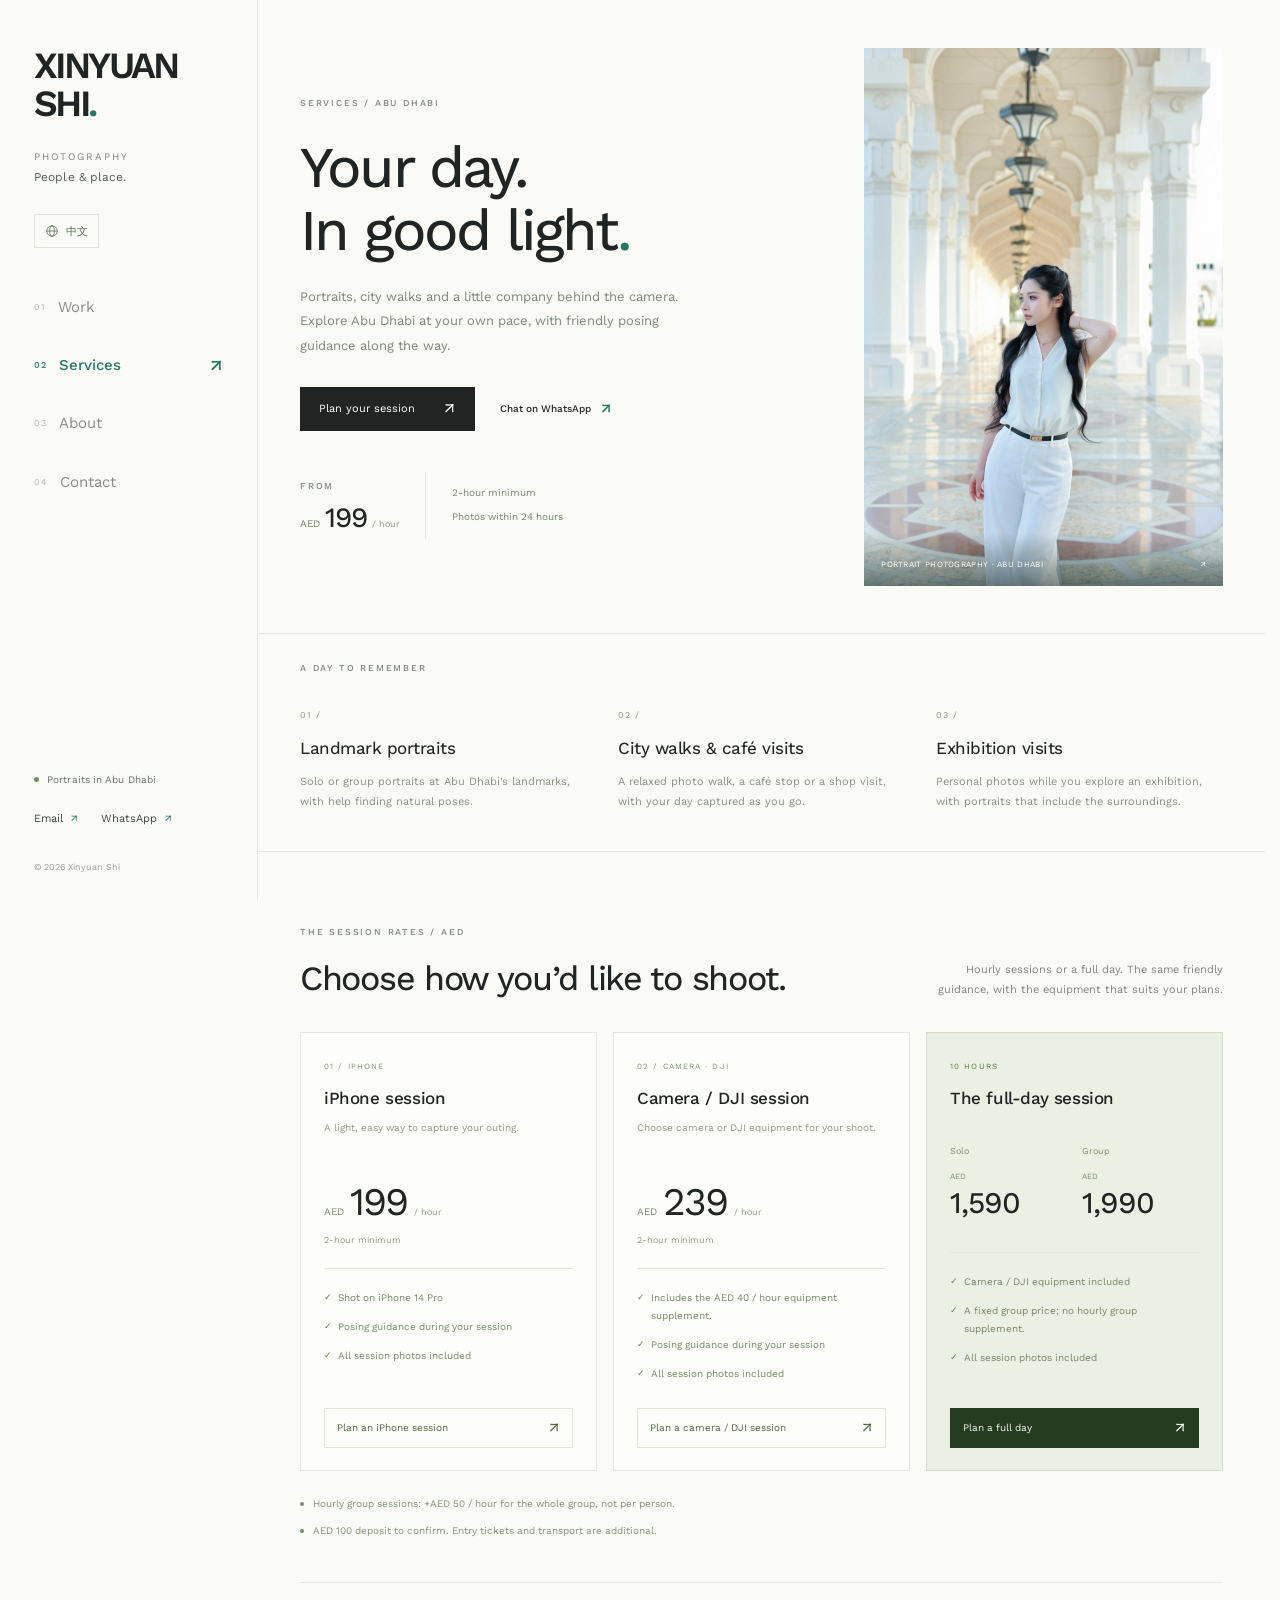
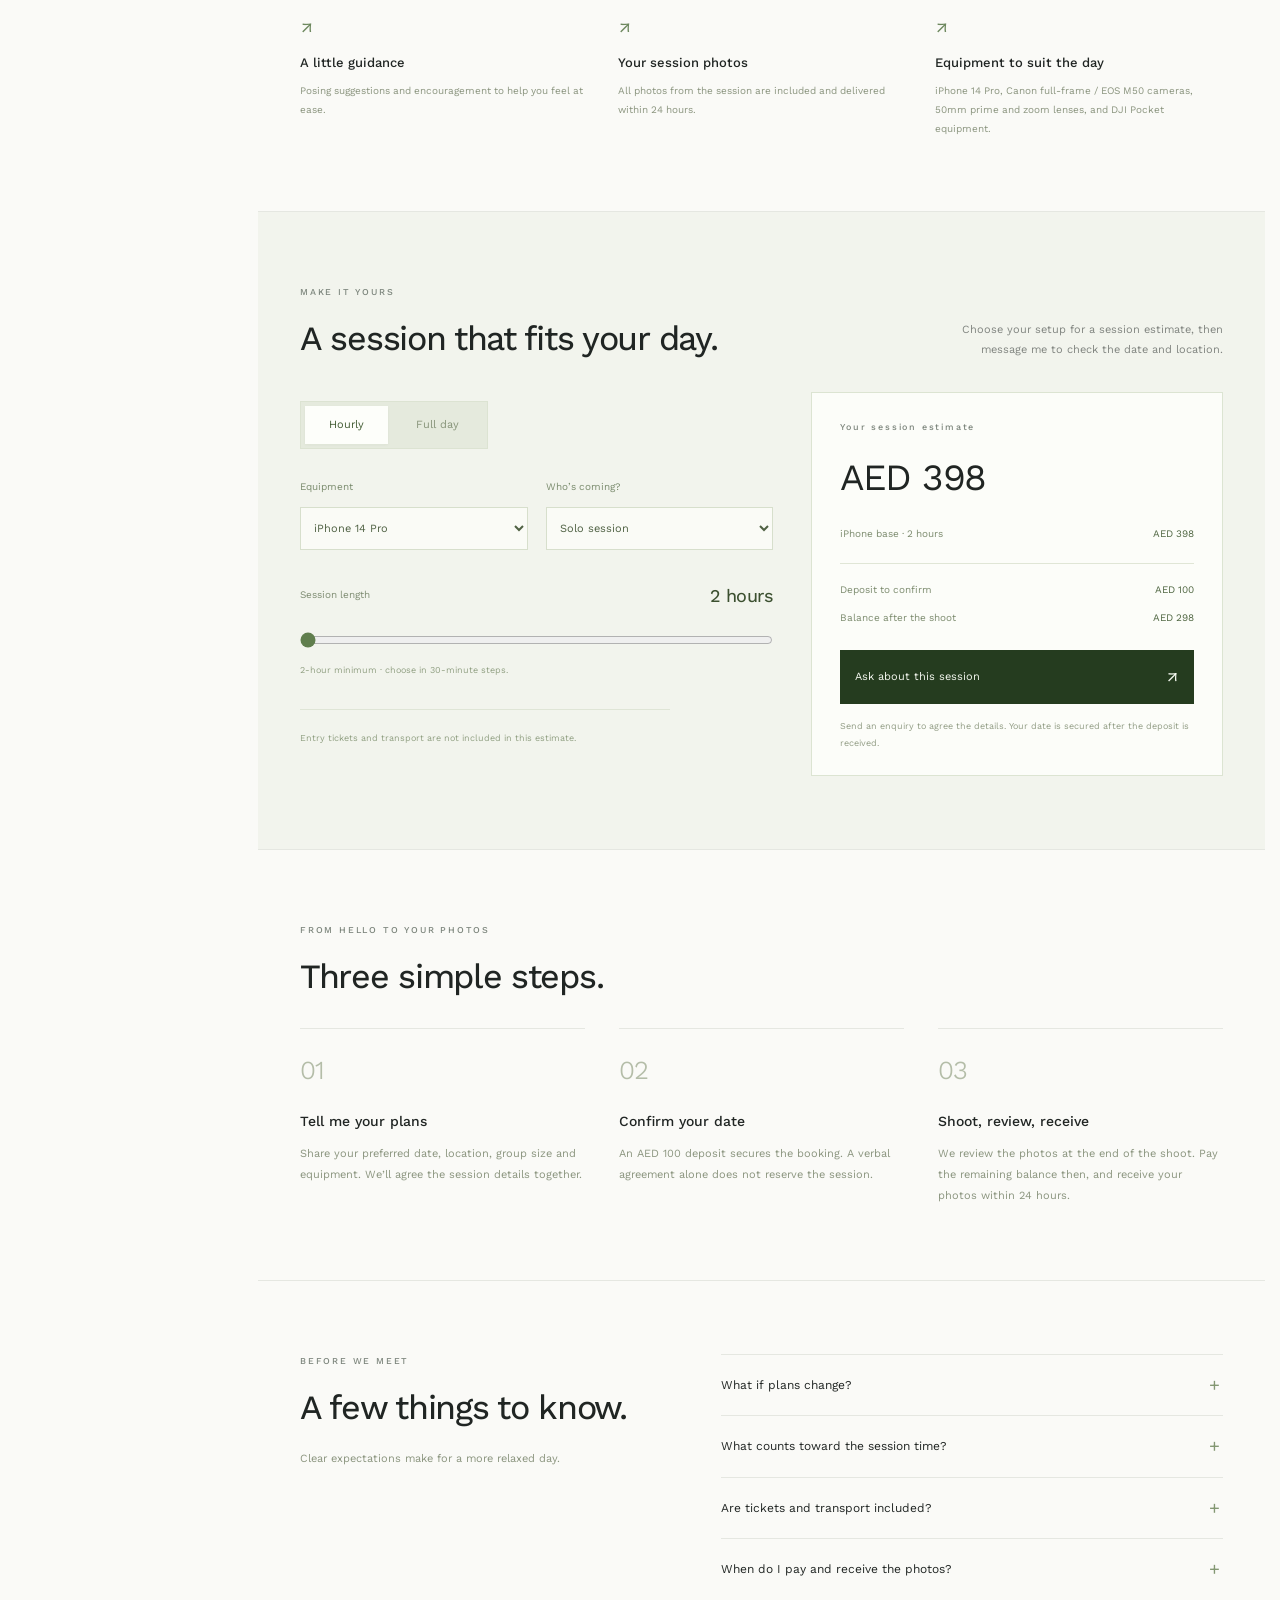
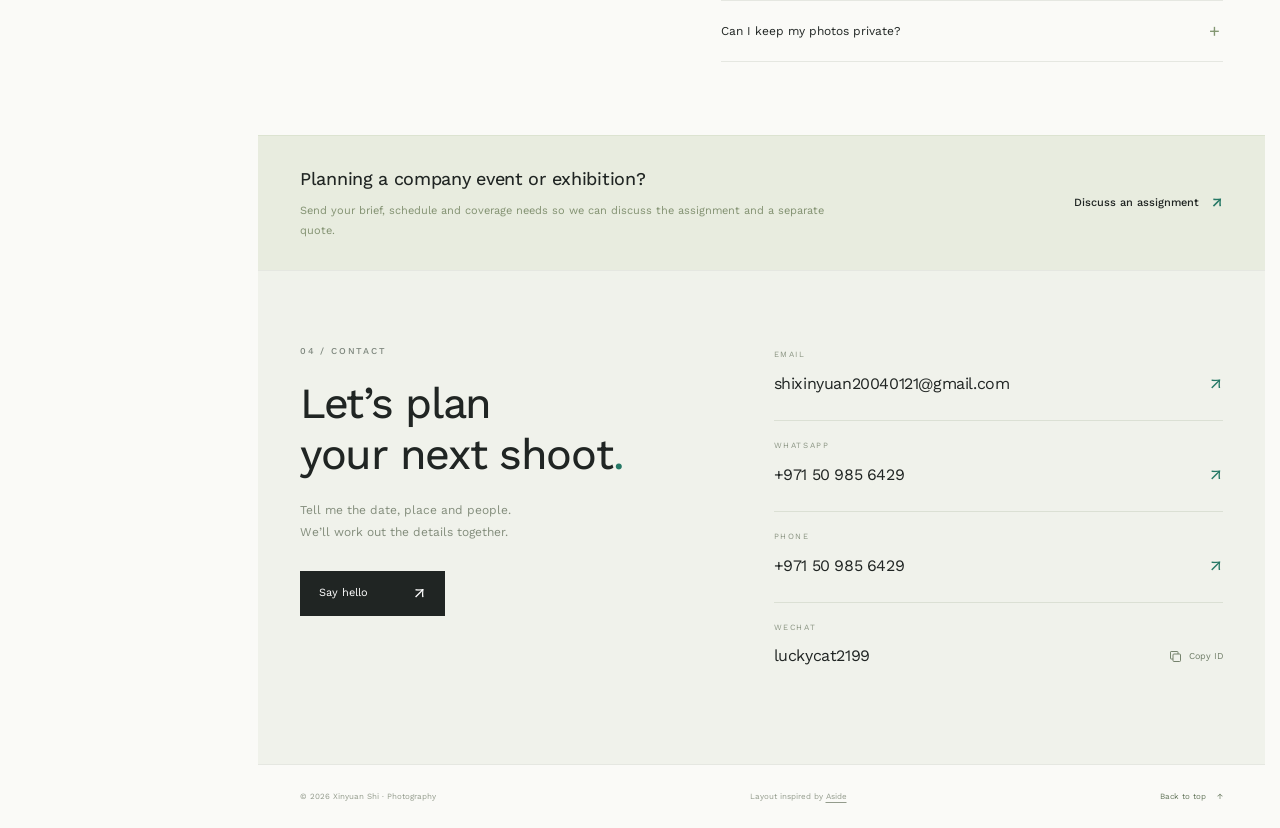
==== services.html @ d79760b7 "Publish bilingual photography portfolio" ====
<!doctype html>
<html lang="en">
<head>
  <meta charset="utf-8">
  <meta name="viewport" content="width=device-width, initial-scale=1">
  <meta name="theme-color" content="#fafaf7">
  <meta name="description" content="Abu Dhabi portrait sessions, city walks and photo companionship. Explore hourly and 10-hour day rates, plan a session and get in touch with Xinyuan Shi.">
  <title>Services &amp; Rates — Xinyuan Shi Photography</title>
  <link rel="icon" href="portfolio-assets/monogram.svg" type="image/svg+xml">
  <link rel="preload" href="portfolio-assets/work-sans.ttf" as="font" type="font/ttf" crossorigin>
  <link rel="stylesheet" href="portfolio.css">
  <link rel="stylesheet" href="services.css">
  <script src="locales.js" defer></script>
  <script src="services-locales.js" defer></script>
  <script src="site.js" defer></script>
  <script src="services.js" defer></script>
</head>
<body data-title-key="services.page.title" data-description-key="services.page.description">
  <a class="skip-link" href="#main" data-i18n="skip">Skip to content</a>

  <header class="mobile-header">
    <a class="mobile-brand" href="index.html#work" data-language-link>XINYUAN SHI<span>.</span></a>
    <div class="mobile-actions">
      <a href="#contact"><span data-i18n="navigation.contact">Contact</span> <span aria-hidden="true">↗</span></a>
      <button class="language-toggle mobile-language" type="button" data-language-toggle aria-label="Switch to Chinese" hidden><svg viewBox="0 0 24 24" aria-hidden="true"><circle cx="12" cy="12" r="9"/><ellipse cx="12" cy="12" rx="4" ry="9"/><path d="M3 12h18"/></svg><span data-language-label lang="zh-CN">中文</span></button>
      <button class="menu-toggle" type="button" aria-controls="site-sidebar" aria-expanded="false" aria-label="Open navigation">
        <span></span><span></span>
      </button>
    </div>
  </header>
  <button class="menu-backdrop" type="button" aria-label="Close navigation" data-i18n-aria-label="navigation.close" hidden></button>

  <aside class="sidebar" id="site-sidebar" aria-label="Main navigation" data-i18n-aria-label="navigation.main">
    <a class="wordmark" href="index.html#work" data-language-link aria-label="Xinyuan Shi Photography, home" data-i18n-aria-label="navigation.home">XINYUAN<br>SHI<span>.</span></a>
    <p class="sidebar-description"><span data-i18n="brand.photography">PHOTOGRAPHY</span><br><span data-i18n="brand.tagline">People &amp; place.</span></p>
    <button class="language-toggle desktop-language" type="button" data-language-toggle aria-label="Switch to Chinese" hidden><svg viewBox="0 0 24 24" aria-hidden="true"><circle cx="12" cy="12" r="9"/><ellipse cx="12" cy="12" rx="4" ry="9"/><path d="M3 12h18"/></svg><span data-language-label lang="zh-CN">中文</span></button>
    <nav class="main-nav" aria-label="Portfolio" data-i18n-aria-label="navigation.portfolio">
      <a class="nav-link" href="index.html#work" data-language-link><span class="nav-index">01</span> <span data-i18n="navigation.work">Work</span> <span class="nav-arrow" aria-hidden="true">↗</span></a>
      <a class="nav-link active" href="services.html" data-language-link aria-current="page"><span class="nav-index">02</span> <span data-i18n="navigation.services">Services</span> <span class="nav-arrow" aria-hidden="true">↗</span></a>
      <a class="nav-link" href="index.html#about" data-language-link><span class="nav-index">03</span> <span data-i18n="navigation.about">About</span> <span class="nav-arrow" aria-hidden="true">↗</span></a>
      <a class="nav-link" href="index.html#contact" data-language-link><span class="nav-index">04</span> <span data-i18n="navigation.contact">Contact</span> <span class="nav-arrow" aria-hidden="true">↗</span></a>
    </nav>
    <div class="sidebar-bottom">
      <p class="sidebar-location"><span class="small-dot" aria-hidden="true"></span> <span data-i18n="brand.location">Portraits in Abu Dhabi</span></p>
      <div class="sidebar-contact">
        <a href="mailto:shixinyuan20040121@gmail.com"><span data-i18n="contact.emailShort">Email</span> <span aria-hidden="true">↗</span></a>
        <a href="https://wa.me/971509856429" target="_blank" rel="noopener noreferrer">WhatsApp <span aria-hidden="true">↗</span></a>
      </div>
      <p class="sidebar-copyright">© <span data-year>2026</span> Xinyuan Shi</p>
    </div>
  </aside>

  <main id="main" class="page services-page">
    <section id="services" class="services-hero section-padding" aria-labelledby="services-title">
      <div class="services-hero-copy">
        <p class="eyebrow" data-i18n="services.eyebrow">SERVICES / ABU DHABI</p>
        <h1 id="services-title"><span data-i18n="services.titleOne">Your day.</span><br><span data-i18n="services.titleTwo">In good light</span><span class="accent" data-i18n="punctuation.period">.</span></h1>
        <p class="services-intro" data-i18n="services.intro">Portraits, city walks and a little company behind the camera. Explore Abu Dhabi at your own pace, with friendly posing guidance along the way.</p>
        <div class="services-hero-actions"><a class="contact-cta" href="#plan"><span data-i18n="services.planCta">Plan your session</span><span aria-hidden="true">↗</span></a><a class="text-link" href="https://wa.me/971509856429" target="_blank" rel="noopener noreferrer"><span data-i18n="services.whatsapp">Chat on WhatsApp</span><span aria-hidden="true">↗</span></a></div>
        <div class="services-hero-facts"><div><span class="eyebrow" data-i18n="services.from">FROM</span><p><span class="fact-currency">AED</span> <b data-price="phone">199</b> <small data-i18n="services.perHour">/ hour</small></p></div><div><span data-i18n="services.hourMinimum">2-hour minimum</span><span data-i18n="services.deliveryShort">Photos within 24 hours</span></div></div>
      </div>
      <figure class="services-hero-image"><img src="portfolio-assets/work/display/032.jpg" width="1333" height="2000" alt="Portrait in the colonnade at the Grand Mosque" data-i18n-alt="services.imageAlt" fetchpriority="high" decoding="async"><figcaption><span data-i18n="services.sample">PORTRAIT PHOTOGRAPHY · ABU DHABI</span><span aria-hidden="true">↗</span></figcaption></figure>
    </section>

    <section class="service-types section-padding" aria-label="Photography services" data-i18n-aria-label="navigation.services">
      <p class="eyebrow" data-i18n="services.typesEyebrow">A DAY TO REMEMBER</p>
      <div class="service-types-grid">
        <article><span class="service-type-number">01 /</span><h2 data-i18n="services.landmarks">Landmark portraits</h2><p data-i18n="services.landmarksCopy">Solo or group portraits at Abu Dhabi’s landmarks, with help finding natural poses.</p></article>
        <article><span class="service-type-number">02 /</span><h2 data-i18n="services.walks">City walks &amp; café visits</h2><p data-i18n="services.walksCopy">A relaxed photo walk, a café stop or a shop visit, with your day captured as you go.</p></article>
        <article><span class="service-type-number">03 /</span><h2 data-i18n="services.exhibitions">Exhibition visits</h2><p data-i18n="services.exhibitionsCopy">Personal photos while you explore an exhibition, with portraits that include the surroundings.</p></article>
      </div>
    </section>

    <section id="rates" class="rates-section section-padding section-space" aria-labelledby="rates-title">
      <div class="section-heading"><div><p class="eyebrow" data-i18n="rates.eyebrow">THE SESSION RATES / AED</p><h2 id="rates-title" data-i18n="rates.title">Choose how you’d like to shoot.</h2></div><p class="section-description" data-i18n="rates.description">Hourly sessions or a full day. The same friendly guidance, with the equipment that suits your plans.</p></div>
      <div class="rate-grid">
        <article class="rate-card"><span class="rate-index" data-i18n="rates.phoneIndex">01 / IPHONE</span><h3 data-i18n="rates.phone">iPhone session</h3><p class="rate-description" data-i18n="rates.phoneCopy">A light, easy way to capture your outing.</p><p class="rate-price"><span>AED</span> <strong data-price="phone">199</strong> <small data-i18n="services.perHour">/ hour</small></p><p class="rate-minimum" data-i18n="services.hourMinimum">2-hour minimum</p><ul><li data-i18n="rates.iphoneModel">Shot on iPhone 14 Pro</li><li data-i18n="rates.guidance">Posing guidance during your session</li><li data-i18n="rates.photos">All session photos included</li></ul><button type="button" class="rate-choose" data-choose-equipment="phone"><span data-i18n="rates.choosePhone">Plan an iPhone session</span><span aria-hidden="true">↗</span></button></article>
        <article class="rate-card"><span class="rate-index" data-i18n="rates.cameraIndex">02 / CAMERA · DJI</span><h3 data-i18n="rates.camera">Camera / DJI session</h3><p class="rate-description" data-i18n="rates.cameraCopy">Choose camera or DJI equipment for your shoot.</p><p class="rate-price"><span>AED</span> <strong data-price="camera">239</strong> <small data-i18n="services.perHour">/ hour</small></p><p class="rate-minimum" data-i18n="services.hourMinimum">2-hour minimum</p><ul><li data-i18n="rates.cameraSupplement">Includes the AED 40 / hour equipment supplement.</li><li data-i18n="rates.guidance">Posing guidance during your session</li><li data-i18n="rates.photos">All session photos included</li></ul><button type="button" class="rate-choose" data-choose-equipment="camera"><span data-i18n="rates.chooseCamera">Plan a camera / DJI session</span><span aria-hidden="true">↗</span></button></article>
        <article class="rate-card rate-day"><span class="rate-index" data-i18n="rates.dayBadge">10 HOURS</span><h3 data-i18n="rates.day">The full-day session</h3><div class="day-price-pair"><div><span data-i18n="rates.solo">Solo</span><p>AED <strong data-price="daySolo">1,590</strong></p></div><div><span data-i18n="rates.group">Group</span><p>AED <strong data-price="dayGroup">1,990</strong></p></div></div><ul><li data-i18n="rates.dayEquipment">Camera / DJI equipment included</li><li data-i18n="rates.dayGroup">A fixed group price; no hourly group supplement.</li><li data-i18n="rates.photos">All session photos included</li></ul><button type="button" class="rate-choose" data-choose-day><span data-i18n="rates.chooseDay">Plan a full day</span><span aria-hidden="true">↗</span></button></article>
      </div>
      <div class="rate-notes"><p><span class="small-dot" aria-hidden="true"></span><span data-i18n="rates.groupNote">Hourly group sessions: +AED 50 / hour for the whole group, not per person.</span></p><p><span class="small-dot" aria-hidden="true"></span><span data-i18n="rates.depositNote">AED 100 deposit to confirm. Entry tickets and transport are additional.</span></p></div>
      <div class="included-grid"><article><span aria-hidden="true">↗</span><h3 data-i18n="included.guidance">A little guidance</h3><p data-i18n="included.guidanceCopy">Posing suggestions and encouragement to help you feel at ease.</p></article><article><span aria-hidden="true">↗</span><h3 data-i18n="included.photos">Your session photos</h3><p data-i18n="included.photosCopy">All photos from the session are included and delivered within 24 hours.</p></article><article><span aria-hidden="true">↗</span><h3 data-i18n="included.equipment">Equipment to suit the day</h3><p data-i18n="included.equipmentCopy">iPhone 14 Pro, Canon full-frame / EOS M50 cameras, 50mm prime and zoom lenses, and DJI Pocket equipment.</p></article></div>
    </section>

    <section id="plan" class="plan-section section-padding section-space" aria-labelledby="plan-title">
      <div class="section-heading"><div><p class="eyebrow" data-i18n="plan.eyebrow">MAKE IT YOURS</p><h2 id="plan-title" tabindex="-1" data-i18n="plan.title">A session that fits your day.</h2></div><p class="section-description" data-i18n="plan.description">Choose your setup for a session estimate, then message me to check the date and location.</p></div>
      <div class="session-planner" id="session-planner" hidden>
        <div class="session-options">
          <div class="session-mode" role="group" aria-label="Choose hourly or full-day pricing" data-i18n-aria-label="plan.modeLabel"><button type="button" data-session-mode="hourly" class="active" aria-pressed="true" data-i18n="plan.hourly">Hourly</button><button type="button" data-session-mode="day" aria-pressed="false" data-i18n="plan.fullDay">Full day</button></div>
          <div class="session-fields"><label for="session-equipment"><span data-i18n="plan.equipmentLabel">Equipment</span><select id="session-equipment"><option value="phone" data-i18n="plan.phone">iPhone 14 Pro</option><option value="camera" data-i18n="plan.camera">Camera / DJI</option></select></label><label for="session-party"><span data-i18n="plan.partyLabel">Who’s coming?</span><select id="session-party"><option value="solo" data-i18n="plan.solo">Solo session</option><option value="group" data-i18n="plan.group">Group · 2 or more people</option></select></label></div>
          <div class="session-duration"><div><label for="session-hours" data-i18n="plan.durationLabel">Session length</label><output id="session-hours-label" for="session-hours">2 hours</output></div><input id="session-hours" type="range" min="2" max="10" step="0.5" value="2" aria-describedby="session-duration-note"><p id="session-duration-note" data-i18n="plan.minimum">2-hour minimum · choose in 30-minute steps.</p></div>
          <p class="session-expenses" data-i18n="plan.expenses">Entry tickets and transport are not included in this estimate.</p>
        </div>
        <div class="session-quote"><p class="eyebrow" data-i18n="plan.quoteTitle">Your session estimate</p><output id="quote-total" class="quote-total" aria-live="polite">AED 398</output><dl class="quote-breakdown"><div><dt id="quote-base-label">iPhone base · 2 hours</dt><dd id="quote-base">AED 398</dd></div><div id="quote-equipment-row" hidden><dt data-i18n="plan.equipmentLine">Camera / DJI supplement</dt><dd id="quote-equipment">AED 0</dd></div><div id="quote-group-row" hidden><dt data-i18n="plan.groupLine">Whole-group supplement</dt><dd id="quote-group">AED 0</dd></div><div class="quote-payment"><dt data-i18n="plan.deposit">Deposit to confirm</dt><dd id="quote-deposit">AED 100</dd></div><div><dt data-i18n="plan.balance">Balance after the shoot</dt><dd id="quote-balance">AED 298</dd></div></dl><a class="quote-enquiry" id="quote-enquiry" href="https://wa.me/971509856429" target="_blank" rel="noopener noreferrer"><span data-i18n="plan.enquire">Ask about this session</span><span aria-hidden="true">↗</span></a><p class="quote-booking-note" data-i18n="plan.noBooking">Send an enquiry to agree the details. Your date is secured after the deposit is received.</p></div>
      </div>
      <noscript><p>Contact me on WhatsApp for a quote. The rates and booking information are available on this page.<br><span lang="zh-CN">欢迎通过 WhatsApp 与我联系，咨询拍摄安排。本页也可直接查看价格与预约说明。</span></p></noscript>
    </section>

    <section class="booking-section section-padding section-space" aria-labelledby="booking-title"><p class="eyebrow" data-i18n="booking.eyebrow">FROM HELLO TO YOUR PHOTOS</p><h2 id="booking-title" data-i18n="booking.title">Three simple steps.</h2><div class="booking-steps"><article><span>01</span><h3 data-i18n="booking.one">Tell me your plans</h3><p data-i18n="booking.oneCopy">Share your preferred date, location, group size and equipment. We’ll agree the session details together.</p></article><article><span>02</span><h3 data-i18n="booking.two">Confirm your date</h3><p data-i18n="booking.twoCopy">An AED 100 deposit secures the booking. A verbal agreement alone does not reserve the session.</p></article><article><span>03</span><h3 data-i18n="booking.three">Shoot, review, receive</h3><p data-i18n="booking.threeCopy">We review the photos at the end of the shoot. Pay the remaining balance then, and receive your photos within 24 hours.</p></article></div></section>

    <section class="terms-section section-padding section-space" aria-labelledby="terms-title"><div><p class="eyebrow" data-i18n="terms.eyebrow">BEFORE WE MEET</p><h2 id="terms-title" data-i18n="terms.title">A few things to know.</h2><p class="terms-intro" data-i18n="terms.description">Clear expectations make for a more relaxed day.</p></div><div class="service-faq"><details><summary data-i18n="terms.cancellationQuestion">What if plans change?</summary><p data-i18n="terms.cancellationAnswer">If you cancel or do not attend, the deposit is non-refundable. Unavoidable circumstances can be handled by rescheduling. If I cancel, your deposit is refunded in full.</p></details><details><summary data-i18n="terms.timeQuestion">What counts toward the session time?</summary><p data-i18n="terms.timeAnswer">Late arrival and travel between shooting locations count toward the booked time. Extra time is billed in 30-minute blocks, including any part of a block. Please agree additional time before continuing.</p></details><details><summary data-i18n="terms.expensesQuestion">Are tickets and transport included?</summary><p data-i18n="terms.expensesAnswer">Entry tickets and travel costs are reimbursed separately. We’ll discuss the locations and related expenses before confirming the session.</p></details><details><summary data-i18n="terms.deliveryQuestion">When do I pay and receive the photos?</summary><p data-i18n="terms.deliveryAnswer">The remaining balance is due immediately after the shoot. We look through the photos together so you can raise any concerns then. All session photos are delivered within 24 hours.</p></details><details><summary data-i18n="terms.privacyQuestion">Can I keep my photos private?</summary><p data-i18n="terms.privacyAnswer">Session images may be shared in my portfolio or on social channels. If you prefer not to have yours shared, please let me know before the shoot.</p></details></div></section>

    <aside class="business-enquiry section-padding"><div><h2 data-i18n="services.businessTitle">Planning a company event or exhibition?</h2><p data-i18n="services.businessCopy">Send your brief, schedule and coverage needs so we can discuss the assignment and a separate quote.</p></div><a class="text-link" href="mailto:shixinyuan20040121@gmail.com"><span data-i18n="services.businessCta">Discuss an assignment</span><span aria-hidden="true">↗</span></a></aside>

    <section id="contact" class="contact-section section-padding section-space" aria-labelledby="contact-title">
      <div class="contact-intro"><p class="eyebrow" data-i18n="contact.eyebrow">04 / CONTACT</p><h2 id="contact-title"><span data-i18n="services.contactTitleOne">Let’s plan</span><br><span data-i18n="services.contactTitleTwo">your next shoot</span><span class="accent" data-i18n="punctuation.period">.</span></h2><p><span data-i18n="services.contactCopyOne">Tell me the date, place and people.</span><br><span data-i18n="services.contactCopyTwo">We’ll work out the details together.</span></p><a class="contact-cta" href="mailto:shixinyuan20040121@gmail.com"><span data-i18n="contact.hello">Say hello</span> <span aria-hidden="true">↗</span></a></div>
      <div class="contact-list">
        <div class="contact-row"><span class="contact-label" data-i18n="contact.email">EMAIL</span><a class="contact-value email-value" href="mailto:shixinyuan20040121@gmail.com">shixinyuan20040121@gmail.com <span aria-hidden="true">↗</span></a></div>
        <div class="contact-row"><span class="contact-label">WHATSAPP</span><a class="contact-value" href="https://wa.me/971509856429" target="_blank" rel="noopener noreferrer">+971 50 985 6429 <span aria-hidden="true">↗</span></a></div>
        <div class="contact-row"><span class="contact-label" data-i18n="contact.phone">PHONE</span><a class="contact-value" href="tel:+971509856429">+971 50 985 6429 <span aria-hidden="true">↗</span></a></div>
        <div class="contact-row"><span class="contact-label" data-i18n="contact.wechat">WECHAT</span><div class="wechat-line"><span class="contact-value" id="wechat-id">luckycat2199</span><button class="copy-button" type="button" data-copy="luckycat2199" aria-label="Copy WeChat ID luckycat2199" data-i18n-aria-label="contact.copyLabel"><svg viewBox="0 0 24 24" fill="none" stroke="currentColor" stroke-width="1.5" aria-hidden="true"><rect x="8" y="8" width="12" height="12" rx="1.5"/><path d="M16 8V5a1 1 0 0 0-1-1H5a1 1 0 0 0-1 1v10a1 1 0 0 0 1 1h3"/></svg><span data-i18n="contact.copy">Copy ID</span></button></div></div>
      </div>
    </section>

    <footer class="site-footer section-padding"><span>© <span data-year>2026</span> Xinyuan Shi · <span data-i18n="footer.photography">Photography</span></span><span><span data-i18n="footer.credit">Layout inspired by</span> <a href="https://uicookies.com/downloads/aside-free-html5-bootstrap-4-website-template-photography/" target="_blank" rel="noopener noreferrer">Aside</a></span><a href="#services"><span data-i18n="footer.top">Back to top</span> <span aria-hidden="true">↑</span></a></footer>
  </main>
  <div id="copy-status" class="toast" role="status" aria-live="polite"></div>
</body>
</html>
---- portfolio.css ----
@font-face{font-family:"Work Sans";src:url("portfolio-assets/work-sans.ttf") format("truetype");font-style:normal;font-weight:100 900;font-display:swap}
:root{--paper:#fafaf7;--white:#fff;--ink:#202523;--muted:#818580;--line:#e5e7e1;--accent:#257865;--sidebar-width:258px;--gutter:42px}
*{box-sizing:border-box}
html{scroll-behavior:smooth;scroll-padding-top:34px;scrollbar-gutter:stable}
body{margin:0;background:var(--paper);color:var(--ink);font-family:"Work Sans",Arial,"PingFang SC","Microsoft YaHei",sans-serif;font-size:15px;line-height:1.65;-webkit-font-smoothing:antialiased}
button,a{-webkit-tap-highlight-color:transparent;touch-action:manipulation}
button{font:inherit;color:inherit;cursor:pointer}
a{color:inherit;text-decoration:none}
button,figure,p,h1,h2,h3{margin:0}
button{border:0}
button:focus-visible,a:focus-visible{outline:2px solid var(--accent);outline-offset:5px}
img{display:block;max-width:100%}
::selection{background:#dce9dc;color:var(--ink)}
[hidden]{display:none!important}
.sr-only{position:absolute;width:1px;height:1px;padding:0;margin:-1px;overflow:hidden;clip:rect(0,0,0,0);white-space:nowrap;border:0}
.skip-link{position:fixed;top:-100px;left:18px;z-index:100;padding:10px 18px;background:var(--ink);color:white}
.skip-link:focus{top:15px}
.sidebar{position:fixed;inset:0 auto 0 0;width:var(--sidebar-width);padding:47px 34px 25px;border-right:1px solid var(--line);display:flex;flex-direction:column;background:var(--paper);z-index:20;overflow-y:auto}
.wordmark{align-self:flex-start;font-weight:600;font-size:37px;line-height:1.02;letter-spacing:-2.6px}
.wordmark>span,.mobile-brand>span,.lightbox-brand>span{color:var(--accent)}
.sidebar-description{font-size:10px;letter-spacing:2px;line-height:1.9;margin-top:25px;color:var(--muted)}
.sidebar-description>span:last-child{font-size:12px;letter-spacing:.1px;color:#545d57}
.main-nav{margin-top:33px;display:grid;gap:7px}
.nav-link{display:flex;align-items:center;gap:13px;padding:10px 0;font-size:15px;font-weight:400;color:#888c87;transition:color .18s}
.nav-index{font-size:9px;letter-spacing:.5px;color:#b1b6ae}
.nav-arrow{margin-left:auto;font-size:19px;opacity:0;transform:translate(-3px,3px);transition:opacity .18s,transform .18s}
.nav-link:hover,.nav-link.active{color:var(--accent)}
.nav-link.active{font-weight:500}
.nav-link.active .nav-index{color:var(--accent)}
.nav-link.active .nav-arrow,.nav-link:hover .nav-arrow{opacity:1;transform:none}
.sidebar-bottom{margin-top:auto;padding-top:70px}
.sidebar-location{display:flex;align-items:center;gap:8px;font-size:10px;letter-spacing:.1px;color:#667266}
.small-dot{display:inline-block;width:5px;height:5px;flex-shrink:0;border-radius:50%;background:#738c67}
.sidebar-contact{display:flex;gap:23px;margin-top:22px;font-size:11px;color:#3e4940}
.sidebar-contact a:hover{color:var(--accent)}
.sidebar-contact a>span[aria-hidden]{margin-left:3px;color:var(--accent)}
.sidebar-copyright{margin-top:32px;font-size:9px;color:#9a9e98}
.mobile-header,.menu-backdrop{display:none}
.page{margin-left:var(--sidebar-width);max-width:2100px}
.section-padding{padding-left:var(--gutter);padding-right:var(--gutter)}
.work-header{padding-top:38px;padding-bottom:25px}
.work-topline{display:flex;align-items:center;justify-content:space-between;gap:20px}
.eyebrow{font-size:9px;font-weight:500;letter-spacing:1.8px;color:#7c857c}
.preview-label{display:flex;align-items:center;gap:6px;font-size:9px;color:#858a80;white-space:nowrap}
.preview-label>span[aria-hidden]{height:5px;width:5px;border-radius:50%;background:#aaa58c}
.work-heading{display:flex;justify-content:space-between;align-items:center;gap:30px;margin-top:24px}
h1{font-size:clamp(33px,3.8vw,53px);line-height:1.13;font-weight:450;letter-spacing:-2.6px}
h1>.accent,.about-copy h2>.accent,.contact-intro h2>.accent{color:var(--accent)}
.work-intro{font-size:12px;color:var(--muted);margin-top:12px;letter-spacing:.05px}
.text-link{display:inline-flex;align-items:center;gap:12px;font-size:11px;font-weight:500;line-height:1.4}
.text-link>span[aria-hidden]{color:var(--accent);font-size:16px;transition:transform .18s}
.text-link:hover>span[aria-hidden]{transform:translate(2px,-2px)}
.header-contact{white-space:nowrap}
.gallery-toolbar{display:flex;justify-content:space-between;align-items:center;gap:12px;padding-top:20px;padding-bottom:18px;border-top:1px solid var(--line)}
.filters{display:flex;gap:26px;flex-wrap:wrap}
.filter-button{position:relative;padding:0 0 5px;background:none;font-size:11px;color:#8b9189;white-space:nowrap}
.filter-button>sup{font-size:8px;vertical-align:top;margin-left:4px;font-weight:400;line-height:1.6;color:#a1a79d}
.filter-button.active,.filter-button:hover{color:var(--ink)}
.filter-button::after{position:absolute;content:"";height:1px;background:var(--accent);bottom:0;left:0;right:0;transform:scaleX(0);transform-origin:left;transition:transform .18s}
.filter-button.active::after{transform:scaleX(1)}
.gallery-instruction{font-size:9px;color:#a1a69c;white-space:nowrap}
.gallery-instruction>span[aria-hidden]{margin-left:6px;color:#798575}
.photo-gallery{display:flex;flex-direction:column;gap:13px;padding:0 16px}
.photo-row{display:grid;align-items:start;gap:13px;min-width:0}
.photo{position:relative}
.photo-button{position:relative;display:block;overflow:hidden;width:100%;padding:0;background:#e7e7dd;text-align:left}
.photo-button img{width:100%;height:auto}
.photo-shade{position:absolute;inset:40% 0 0;background:linear-gradient(transparent,#0c181277);opacity:0;transition:opacity .25s}
.photo-caption{position:absolute;left:19px;right:19px;bottom:17px;display:flex;align-items:end;justify-content:space-between;gap:12px;color:#fff;opacity:0;transform:translateY(5px);transition:opacity .25s,transform .25s}
.photo-caption strong{font-size:14px;font-weight:450;line-height:1.25;display:block}
.photo-caption small{font-size:9px;letter-spacing:.4px;display:block;opacity:.85;margin-top:5px}
.photo-caption>span:last-child{font-size:23px;font-weight:300;line-height:1}
.photo-button:is(:hover,:focus-visible) .photo-caption{opacity:1;transform:none}
.photo-button:is(:hover,:focus-visible) .photo-shade{opacity:1}
.photo-button:focus-visible{outline-offset:-5px;outline-color:#fff}
.photo-error{position:absolute;inset:0;display:grid;place-content:center;gap:8px;background:#e5e7df;color:#6c7567;text-align:center;font-size:12px}
.photo-error small{font-size:10px}
.gallery-actions{display:flex;align-items:center;justify-content:space-between;flex-wrap:wrap;gap:16px;padding-top:25px;padding-bottom:38px}
.gallery-actions .text-link{color:#515f50;white-space:nowrap}
.archive-toggle{display:inline-flex;align-items:center;gap:12px;padding:11px 16px;background:var(--ink);color:#fff;font-size:11px;line-height:1.2;transition:background .18s}
.archive-toggle:hover{background:var(--accent)}
.archive-toggle .archive-count{font-size:9px;color:#c3d5c8}
.archive-toggle .archive-count:empty{display:none}
.archive-toggle>span:last-child{font-size:16px}
.section-space{padding-top:73px;padding-bottom:73px;border-top:1px solid var(--line)}
.section-heading{display:flex;justify-content:space-between;align-items:end;gap:30px;margin-bottom:32px}
h2{font-weight:450;font-size:34px;line-height:1.23;letter-spacing:-1.3px;margin-top:18px}
.section-description{font-size:11px;line-height:1.8;color:var(--muted);text-align:right}
.about-section{display:grid;grid-template-columns:minmax(0,.9fr) minmax(0,1.1fr);align-items:center;gap:clamp(38px,5vw,100px)}
.about-portrait{width:min(100%,480px)}
.about-portrait img{width:100%;height:auto;background:#eceee6}
.about-portrait figcaption{display:flex;justify-content:space-between;align-items:start;gap:18px;padding-top:12px;font-size:9px;line-height:1.5;letter-spacing:1px;color:#7c857c}
.about-portrait figcaption span:last-child{text-align:right}
.about-copy h2{font-size:38px;margin-bottom:24px}
.about-copy>p:not(.eyebrow){font-size:12px;line-height:1.95;color:#81897b;margin-top:14px;max-width:420px}
.about-copy>.text-link{margin-top:29px;color:#3f503c}
.contact-section{display:grid;grid-template-columns:1fr 1.1fr;gap:65px;background:#f0f2eb}
.contact-intro h2{font-size:43px;line-height:1.17;margin-top:20px;margin-bottom:20px}
.contact-intro>p:not(.eyebrow){font-size:12px;color:#838d7c;line-height:1.85}
.contact-cta{display:inline-flex;align-items:center;gap:45px;background:var(--ink);color:#fff;font-size:11px;padding:13px 19px;margin-top:28px;transition:background .18s}
.contact-cta:hover{background:var(--accent)}
.contact-cta>span[aria-hidden]{font-size:17px;line-height:1}
.contact-list{padding-top:4px;min-width:0}
.contact-row{padding:18px 0 21px;border-bottom:1px solid #dbe0d4}
.contact-row:first-child{padding-top:0}
.contact-row:last-child{border-bottom:0}
.contact-label{display:block;font-size:8px;letter-spacing:1.6px;color:#8b9583;margin-bottom:9px}
.contact-value{font-size:16px;font-weight:400;letter-spacing:-.4px;line-height:1.6;overflow-wrap:anywhere}
a.contact-value{display:flex;justify-content:space-between;align-items:center;gap:10px}
.contact-value>span{color:var(--accent);font-size:18px;flex-shrink:0}
a.contact-value:hover{color:var(--accent)}
.wechat-line{display:flex;align-items:center;justify-content:space-between;gap:16px}
.copy-button{display:inline-flex;align-items:center;gap:6px;flex-shrink:0;background:transparent;padding:6px 0;font-size:9px;color:#6d7b65}
.copy-button svg{height:15px;width:15px}
.copy-button:hover{color:var(--accent)}
.site-footer{border-top:1px solid var(--line);padding-top:25px;padding-bottom:25px;display:flex;justify-content:space-between;flex-wrap:wrap;gap:15px;font-size:8px;color:#939b8c}
.site-footer>span:nth-child(2)>a{text-decoration:underline;text-underline-offset:3px}
.site-footer>a{color:#64765b}
.site-footer>a>span[aria-hidden]{margin-left:8px}
.lightbox{position:fixed;inset:0;width:100%;height:100%;max-width:none;max-height:none;border:0;padding:0;margin:0;background:#131b17;color:#f6f7f1;overflow:hidden}
.lightbox::backdrop{background:#131b17}
.lightbox[open]{display:grid;grid-template-rows:75px minmax(0,1fr) 95px}
.lightbox-top{display:flex;align-items:center;justify-content:space-between;gap:15px;padding:0 32px;border-bottom:1px solid #ffffff13}
.lightbox-brand{font-size:12px;letter-spacing:1px;font-weight:500}
.lightbox-brand>span{color:#a0bf91}
.lightbox-sample{font-size:8px;letter-spacing:1.8px;color:#889c88}
.icon-button{height:44px;width:44px;flex-shrink:0;display:grid;place-content:center;background:transparent;color:inherit}
.icon-button svg{height:21px;width:21px;fill:none;stroke:currentColor;stroke-width:1.3}
.icon-button:hover{color:#b7d8a6}
.lightbox-stage{display:grid;grid-template-columns:60px minmax(0,1fr) 60px;align-items:center;gap:15px;padding:22px;min-height:0}
.lightbox-stage>img{max-width:100%;max-height:100%;width:100%;height:100%;object-fit:contain;min-height:0}
.lightbox-stage>button{justify-self:center}
.lightbox-bottom{padding:20px 36px;display:flex;align-items:center;justify-content:space-between;gap:20px;border-top:1px solid #ffffff13}
.lightbox-bottom h2{font-size:15px;font-weight:400;letter-spacing:-.2px;margin:0}
.lightbox-bottom p{font-size:9px;color:#93a08d;margin-top:4px}
#lightbox-counter{font-size:10px;color:#8b9c82;letter-spacing:1px}
.lightbox-bottom>a{font-size:11px}
.lightbox-bottom>a>span[aria-hidden]{margin-left:13px;color:#a5c299}
body.viewer-open{overflow:hidden}
.toast{position:fixed;z-index:100;bottom:24px;left:calc(50% + var(--sidebar-width)/2);transform:translate(-50%,15px);opacity:0;pointer-events:none;background:var(--ink);color:white;font-size:12px;line-height:1.6;padding:12px 21px;max-width:calc(100vw - 36px);transition:opacity .2s,transform .2s}
.toast.visible{opacity:1;transform:translate(-50%,0)}
.language-toggle{display:inline-flex;align-items:center;justify-content:center;gap:7px;min-height:34px;padding:6px 10px;border:1px solid #dce2d5;background:transparent;color:#566a50;font-size:11px;line-height:1;white-space:nowrap;transition:background .18s,border-color .18s}
.language-toggle svg{height:14px;width:14px;fill:none;stroke:currentColor;stroke-width:1.3;flex-shrink:0}
.language-toggle:hover{background:#edf1e7;border-color:#b9cbb0}
.desktop-language{margin-top:25px;align-self:flex-start}
.lightbox-actions{display:flex;align-items:center;gap:14px}
.lightbox .language-toggle{color:#c0d4b4;border-color:#ffffff2c}
.lightbox .language-toggle:hover{background:#ffffff0a;border-color:#b9cbb0}
.lightbox .language-toggle:focus-visible{outline-color:#b7d8a6}
@media(min-width:1800px){:root{--sidebar-width:285px;--gutter:60px}.sidebar{padding-left:45px;padding-right:45px}.photo-gallery,.photo-row{gap:18px}.photo-gallery{padding:0 24px}}
@media(max-width:1250px){:root{--sidebar-width:225px;--gutter:30px}.sidebar{padding-left:27px;padding-right:27px}.wordmark{font-size:34px}.gallery-instruction{display:none}.about-section,.contact-section{gap:38px}.contact-value{font-size:14px}.about-copy h2{font-size:33px}.section-description{font-size:10px}}
@media(max-width:960px){.work-topline{align-items:start;gap:12px}.eyebrow{font-size:8px;letter-spacing:1.2px}.preview-label{font-size:8px}.header-contact{display:none}.filters{gap:22px}.about-section{grid-template-columns:1fr;gap:32px}.about-portrait{width:min(100%,420px)}.about-copy{max-width:520px}.contact-section{grid-template-columns:1fr;gap:40px}.contact-intro h2{font-size:38px}.contact-value{font-size:17px}.section-description{text-align:left}}
@media(max-width:760px){
  :root{--sidebar-width:260px;--gutter:23px}
  html{scroll-padding-top:91px}
  .mobile-header{height:68px;padding:0 23px;display:flex;align-items:center;justify-content:space-between;position:sticky;top:0;background:rgba(250,250,247,.97);border-bottom:1px solid var(--line);backdrop-filter:blur(10px);z-index:30}
  .mobile-brand{font-size:13px;font-weight:600;letter-spacing:-.6px}
  .mobile-actions{display:flex;align-items:center;gap:14px;font-size:10px;color:#6e7c64}
  .mobile-language{padding:5px 7px;font-size:10px;gap:5px;min-height:34px}
  .desktop-language{display:none}
  .menu-toggle{position:relative;height:36px;width:29px;display:grid;place-content:center;gap:6px;background:transparent;padding:0;z-index:31}
  .menu-toggle>span{display:block;height:1px;width:20px;background:var(--ink);transition:transform .2s}
  .menu-toggle[aria-expanded="true"]>span:first-child{transform:translateY(3.5px) rotate(45deg)}
  .menu-toggle[aria-expanded="true"]>span:last-child{transform:translateY(-3.5px) rotate(-45deg)}
  .sidebar{top:68px;transform:translateX(-100%);transition:transform .25s;z-index:25;padding-top:30px}
  body.menu-open .sidebar{transform:none}
  body.menu-open{overflow:hidden}
  .sidebar .wordmark{font-size:31px}
  .sidebar-description{margin-top:17px}
  .main-nav{margin-top:36px}
  .sidebar-bottom{padding-top:35px}
  .sidebar-copyright{margin-top:20px}
  .menu-backdrop:not([hidden]){display:block;position:fixed;inset:68px 0 0;background:#1b2a2360;z-index:24;cursor:default}
  .page{margin-left:0}
  .work-header{padding-top:27px;padding-bottom:20px}
  .work-topline{align-items:center;gap:10px;flex-wrap:wrap}
  .work-heading{margin-top:22px}
  h1{font-size:37px;letter-spacing:-1.9px}
  .work-intro{font-size:11px;margin-top:11px}
  .gallery-toolbar{padding-top:17px;padding-bottom:15px}
  .filters{gap:22px}
  .filter-button{font-size:10px;padding-bottom:6px}
  .filter-button>sup{font-size:7px;margin-left:2px}
  .photo-gallery,.photo-row{gap:8px}
  .photo-gallery{padding:0 9px}
  .photo-caption{left:10px;right:10px;bottom:12px}
  .photo-caption strong{font-size:11px}
  .photo-caption small{font-size:7px}
  .photo-caption>span:last-child{font-size:18px}
  .gallery-actions{padding-top:20px;padding-bottom:28px;gap:12px}
  .gallery-actions .text-link{font-size:9px;gap:8px}
  .section-space{padding-top:49px;padding-bottom:49px}
  .section-heading{display:block;margin-bottom:26px}
  h2{font-size:29px;letter-spacing:-1.1px;margin-top:14px}
  .section-description{font-size:10px;margin-top:18px}
  .about-portrait{width:min(100%,360px)}
  .about-copy h2{font-size:34px}
  .about-copy>p:not(.eyebrow){font-size:12px}
  .contact-section{gap:37px}
  .contact-intro h2{font-size:39px}
  .contact-value{font-size:15px}
  .email-value{font-size:13px}
  .contact-row{padding:19px 0}
  .site-footer{padding-top:24px;padding-bottom:25px;gap:13px;font-size:8px}
  .site-footer>span:first-child{flex-basis:100%}
  .toast{left:50%;font-size:11px}
  .lightbox[open]{grid-template-rows:65px minmax(0,1fr) 100px}
  .lightbox-top{padding:0 15px;gap:10px}
  .lightbox-brand{font-size:10px}
  .lightbox-sample{font-size:6px;letter-spacing:.4px;max-width:105px}
  .lightbox-actions{gap:5px;flex-shrink:0}
  .lightbox .language-toggle{padding:5px 7px;gap:5px;font-size:10px}
  .lightbox-stage{padding:12px 3px;grid-template-columns:33px minmax(0,1fr) 33px;gap:0}
  .lightbox-stage .icon-button{width:33px}
  .lightbox-stage .icon-button svg{width:18px}
  .lightbox-bottom{padding:16px 20px;gap:13px}
  .lightbox-bottom h2{font-size:12px}
  .lightbox-bottom p{font-size:8px}
  .lightbox-bottom>a{font-size:10px}
  #lightbox-counter{font-size:9px;white-space:nowrap}
}
@media(max-width:360px){:root{--gutter:18px}.mobile-header{padding:0 18px}.filters{gap:17px}h1{font-size:33px}.work-topline>.eyebrow{font-size:7px}.preview-label{font-size:7px}.contact-value{font-size:14px}.email-value{font-size:12px}}
@media(hover:none){.photo-button .photo-shade{opacity:.56}.photo-button .photo-caption{opacity:1;transform:none}.photo-caption strong{font-size:10px}.photo-caption small{font-size:7px;opacity:.9}.photo-caption>span:last-child{font-size:18px}}
@media(prefers-reduced-motion:reduce){html{scroll-behavior:auto}*,*::before,*::after{transition:none!important;animation:none!important}}
html:lang(zh-CN) h1{font-size:clamp(32px,3.3vw,47px);letter-spacing:-.6px;line-height:1.3}
html:lang(zh-CN) h2{letter-spacing:0;line-height:1.4}
html:lang(zh-CN) .nav-link{letter-spacing:1px}
html:lang(zh-CN) .eyebrow{letter-spacing:1px}
html:lang(zh-CN) .about-copy>p:not(.eyebrow){line-height:2}
---- services.css ----
.about-actions{display:flex;flex-wrap:wrap;gap:22px;margin-top:29px;color:#3f503c}
.services-hero{display:grid;grid-template-columns:1.18fr .82fr;align-items:center;gap:48px;padding-top:48px;padding-bottom:47px}
.services-hero h1{font-size:clamp(39px,4.5vw,61px);line-height:1.08;margin-top:26px;letter-spacing:-2.8px}
.services-hero-copy{min-width:0;padding:12px 0}
.services-intro{max-width:410px;margin-top:24px;font-size:13px;line-height:1.9;color:#7e8878}
.services-hero-actions{display:flex;align-items:center;flex-wrap:wrap;gap:25px;margin-top:28px}
.services-hero-actions .contact-cta{margin-top:0;gap:28px}
.services-hero-actions .text-link{font-size:10px;gap:9px}
.services-hero-facts{display:flex;align-items:center;gap:26px;margin-top:41px}
.services-hero-facts>div:first-child{padding-right:25px;border-right:1px solid var(--line)}
.services-hero-facts>div:first-child>p{white-space:nowrap;line-height:1.5}
.services-hero-facts b{font-size:28px;font-weight:450;letter-spacing:-1px}
.fact-currency{font-size:10px;color:#718269}
.services-hero-facts small{font-size:9px;color:#8e9785}
.services-hero-facts>div:last-child{display:grid;gap:7px;font-size:10px;color:#788570}
.services-hero-image{min-width:0;position:relative;align-self:start;background:#e8ebe1;overflow:hidden}
.services-hero-image>img{display:block;width:100%;height:auto}
.services-hero-image>figcaption{position:absolute;inset:auto 0 0;display:flex;justify-content:space-between;gap:10px;padding:25px 17px 15px;background:linear-gradient(transparent,#10201686);color:#fff;font-size:8px;letter-spacing:.3px}
.service-types{padding-top:27px;padding-bottom:39px;border-top:1px solid var(--line)}
.service-types-grid{display:grid;grid-template-columns:repeat(3,minmax(0,1fr));gap:31px;margin-top:25px}
.service-type-number{font-size:9px;letter-spacing:1px;color:#8e9b83}
.service-types h2{font-size:17px;font-weight:450;letter-spacing:-.5px;line-height:1.4;margin-top:11px}
.service-types article>p{font-size:11px;color:#8a9383;line-height:1.85;margin-top:11px}
.rates-section .section-description,.plan-section .section-description{max-width:310px}
.rate-grid{display:grid;grid-template-columns:repeat(3,minmax(0,1fr));gap:16px}
.rate-card{padding:27px 23px 22px;border:1px solid var(--line);background:#fdfefa;display:flex;flex-direction:column;min-width:0}
.rate-index{font-size:8px;letter-spacing:1.1px;color:#839178;display:block;margin-bottom:14px}
.rate-card h3{font-size:17px;letter-spacing:-.4px;font-weight:500;line-height:1.4}
.rate-description{font-size:10px;color:#8e9785;line-height:1.8;min-height:37px;margin-top:8px}
.rate-price{display:flex;align-items:baseline;gap:6px;margin-top:23px;white-space:nowrap}
.rate-price>span{font-size:10px;color:#7d8c72}
.rate-price strong{font-size:39px;font-weight:400;line-height:1.2;letter-spacing:-1.8px}
.rate-price small{font-size:9px;color:#8f9985}
.rate-minimum{font-size:9px;color:#8c967e;margin-top:7px}
.rate-card ul{padding:20px 0 0;margin:20px 0 25px;border-top:1px solid #e2e7da;list-style:none;font-size:10px;color:#77866b;line-height:1.8;display:grid;gap:11px}
.rate-card li{padding-left:14px;position:relative}
.rate-card li::before{content:'✓';position:absolute;left:0;top:0;color:#66825a;font-size:9px}
.rate-choose{display:flex;justify-content:space-between;align-items:center;gap:12px;margin-top:auto;text-align:left;border:1px solid #dce4d2;background:transparent;padding:11px 12px;font-size:10px;color:#4f6642;transition:background .18s}
.rate-choose:hover{background:#e7eedf}
.rate-choose>span[aria-hidden]{font-size:16px;line-height:1}
.rate-day{background:#eaf0e3;border-color:#d1ddc5}
.rate-day>.rate-index{color:#60814c}
.day-price-pair{display:grid;grid-template-columns:1fr 1fr;gap:14px;margin-top:26px;padding-bottom:13px}
.day-price-pair>div>span{font-size:9px;color:#7c8a6d}
.day-price-pair p{margin-top:8px;font-size:8px;white-space:nowrap;color:#7b8d6a}
.day-price-pair strong{display:block;font-size:30px;letter-spacing:-1px;font-weight:450;line-height:1.3;color:var(--ink)}
.rate-day ul{margin-top:17px}
.rate-day .rate-choose{background:#263c21;color:#f6f8f1;border-color:#263c21}
.rate-day .rate-choose:hover{background:#3e5932}
.rate-notes{display:grid;gap:9px;margin-top:24px;color:#849178;font-size:10px;line-height:1.8}
.rate-notes>p{display:flex;align-items:baseline;gap:9px}
.rate-notes .small-dot{position:relative;top:-1px;width:4px;height:4px}
.included-grid{display:grid;grid-template-columns:repeat(3,minmax(0,1fr));gap:30px;margin-top:42px;padding-top:30px;border-top:1px solid var(--line)}
.included-grid article>span{color:#6d885e;font-size:18px}
.included-grid h3{font-size:13px;font-weight:500;margin-top:10px;line-height:1.5}
.included-grid p{font-size:10px;color:#8a947e;line-height:1.9;margin-top:9px}
.plan-section{background:#f2f4ed}
.session-planner{display:grid;grid-template-columns:1.15fr 1fr;gap:38px}
.session-options{padding:9px 0;min-width:0}
.session-mode{display:inline-flex;gap:4px;padding:4px;background:#e5eadd;border:1px solid #dce3d2}
.session-mode button{background:transparent;color:#879479;font-size:11px;padding:10px 24px;min-height:38px}
.session-mode button.active{background:#fdfefa;color:#425c33;box-shadow:0 1px 3px #2334160b}
.session-fields{display:grid;grid-template-columns:1fr 1fr;gap:18px;margin-top:30px}
.session-fields label{display:grid;gap:11px;min-width:0;color:#798a6c;font-size:10px}
.session-fields select{appearance:auto;border:1px solid #d7dfcc;background:#fafbf6;color:#4f6143;border-radius:0;padding:12px 9px;font:11px "Work Sans","PingFang SC",sans-serif;min-width:0;width:100%;min-height:43px}
.session-fields select:disabled{color:#849477;background:#e9eee1;opacity:1}
.session-fields select:focus-visible,.session-duration input:focus-visible{outline:2px solid var(--accent);outline-offset:4px}
.session-duration{margin-top:31px}
.session-duration>div{display:flex;justify-content:space-between;gap:15px;align-items:center;font-size:10px;color:#7e8c72}
.session-duration output{font-size:18px;font-weight:450;color:#3c5030;letter-spacing:-.5px}
.session-duration input{width:100%;accent-color:#607e4d;margin:20px 0 12px;cursor:pointer;min-height:20px}
.session-duration input:disabled{opacity:.5;cursor:default}
.session-duration p,.session-expenses{font-size:9px;color:#91a083;line-height:1.85}
.session-expenses{margin-top:30px;padding-top:20px;border-top:1px solid #dfe5d6;max-width:370px}
.session-quote{min-width:0;background:#fcfdf9;border:1px solid #dce4d2;padding:27px 28px 24px}
.quote-total{display:block;font-size:37px;letter-spacing:-1.5px;line-height:1.3;font-weight:400;margin-top:19px}
.quote-breakdown{font-size:10px;color:#7c8b6e;margin:24px 0}
.quote-breakdown>div{display:flex;justify-content:space-between;gap:15px;margin-top:11px}
.quote-breakdown dt{min-width:0}
.quote-breakdown dd{margin:0;color:#4e6540;white-space:nowrap}
.quote-breakdown .quote-payment{margin-top:21px;padding-top:18px;border-top:1px solid #e0e6d6}
.quote-enquiry{display:flex;align-items:center;justify-content:space-between;gap:20px;padding:13px 15px;background:#253c1f;color:#f5f8f0;font-size:11px;transition:background .18s}
.quote-enquiry:hover{background:#3f5d33}
.quote-enquiry>span[aria-hidden]{font-size:17px}
.quote-booking-note{font-size:9px;color:#929d85;line-height:1.8;margin-top:14px}
.booking-steps{display:grid;grid-template-columns:repeat(3,minmax(0,1fr));gap:34px;margin-top:31px}
.booking-steps article{border-top:1px solid var(--line);padding-top:20px}
.booking-steps article>span{font-size:26px;color:#b4bda8;font-weight:350;letter-spacing:-1px}
.booking-steps h3{font-size:14px;font-weight:500;margin-top:19px;line-height:1.5}
.booking-steps p{font-size:11px;line-height:1.9;color:#8b957f;margin-top:12px}
.terms-section{display:grid;grid-template-columns:.85fr 1.15fr;gap:50px}
.terms-intro{font-size:11px;line-height:1.8;color:#8b957f;margin-top:20px;max-width:270px}
.service-faq{border-top:1px solid var(--line)}
.service-faq details{border-bottom:1px solid var(--line)}
.service-faq summary{position:relative;list-style:none;padding:20px 27px 20px 0;font-size:12px;cursor:pointer;line-height:1.7}
.service-faq summary::-webkit-details-marker{display:none}
.service-faq summary::after{content:'+';position:absolute;right:3px;top:19px;color:#839772;font-size:18px;line-height:1.2}
.service-faq details[open]>summary::after{content:'−'}
.service-faq summary:focus-visible{outline:2px solid var(--accent);outline-offset:4px}
.service-faq p{font-size:11px;line-height:1.95;color:#8b957f;padding:0 15px 21px 0;max-width:560px}
.business-enquiry{display:flex;align-items:center;justify-content:space-between;gap:38px;padding-top:29px;padding-bottom:29px;background:#e8ecdf;border-top:1px solid #dce3d1}
.business-enquiry h2{font-size:18px;letter-spacing:-.3px;line-height:1.5;margin:0}
.business-enquiry p{font-size:11px;line-height:1.8;color:#829171;margin-top:9px;max-width:540px}
.business-enquiry .text-link{flex-shrink:0;white-space:nowrap}
@media(max-width:1250px){.services-hero{gap:29px}.services-hero h1{font-size:46px}.services-hero-actions{gap:20px}.rate-grid{gap:12px}.rate-card{padding:24px 17px 18px}.rate-card h3{font-size:15px}.rate-price strong{font-size:34px}.day-price-pair{gap:8px}.day-price-pair strong{font-size:26px}.rate-choose{font-size:9px;padding:10px}.session-planner{gap:25px}.session-quote{padding:24px 22px}.session-fields{grid-template-columns:1fr;gap:18px}.quote-total{font-size:32px}.service-types-grid{gap:24px}.service-types h2{font-size:16px}.terms-section{gap:30px}}
@media(max-width:1000px){.services-hero{grid-template-columns:1.2fr .8fr;gap:24px}.services-hero h1{font-size:40px}.services-intro{font-size:12px}.services-hero-facts{gap:15px}.services-hero-facts>div:first-child{padding-right:15px}.services-hero-facts>div:last-child{font-size:9px}.rate-grid{grid-template-columns:1fr 1fr}.rate-day{grid-column:1/-1;display:grid;grid-template-columns:1fr 1fr;column-gap:30px}.rate-day>.rate-index{grid-column:1/-1}.rate-day h3{grid-column:1}.rate-day .day-price-pair{grid-column:1;grid-row:3}.rate-day ul{grid-column:2;grid-row:2/4;margin:0;border:0;padding:0}.rate-day .rate-choose{grid-column:1/-1;margin-top:25px}.rate-day .day-price-pair strong{font-size:30px}.session-planner{grid-template-columns:1fr}.session-fields{grid-template-columns:1fr 1fr}.session-options{padding-bottom:10px}.session-quote{max-width:none}.service-types-grid{gap:20px}.included-grid{gap:22px}.terms-section{grid-template-columns:1fr;gap:27px}.business-enquiry{display:block}.business-enquiry .text-link{margin-top:18px}}
@media(max-width:760px){
  .services-hero{grid-template-columns:1fr;gap:30px;padding-top:31px;padding-bottom:30px}
  .services-hero-copy{padding:0}
  .services-hero h1{font-size:47px;letter-spacing:-2px;margin-top:24px}
  .services-intro{font-size:12px;max-width:390px;margin-top:21px}
  .services-hero-actions{margin-top:25px;gap:22px}
  .services-hero-actions .contact-cta{font-size:10px;padding:12px 14px;gap:15px}
  .services-hero-actions .text-link{font-size:9px;gap:6px}
  .services-hero-facts{margin-top:30px;gap:24px}
  .services-hero-facts>div:first-child{padding-right:24px}
  .services-hero-facts>div:last-child{font-size:9px}
  .services-hero-image>figcaption{font-size:8px}
  .service-types{padding-top:25px;padding-bottom:30px}
  .service-types-grid{grid-template-columns:1fr;gap:22px;margin-top:24px}
  .service-types-grid article{display:grid;grid-template-columns:32px 1fr;gap:0 15px}
  .service-type-number{grid-column:1;grid-row:1;padding-top:5px}
  .service-types h2{grid-column:2;margin-top:0;font-size:17px}
  .service-types article>p{grid-column:2;font-size:11px;margin-top:8px}
  .rate-grid{grid-template-columns:1fr;gap:16px}
  .rate-card{padding:25px 23px 22px}
  .rate-card h3{font-size:19px}
  .rate-description{font-size:11px;min-height:0}
  .rate-price{margin-top:23px}
  .rate-price strong{font-size:44px}
  .rate-card ul{font-size:11px}
  .rate-choose{font-size:11px;padding:12px 13px;min-height:44px}
  .rate-day{display:flex;grid-column:auto}
  .day-price-pair{margin-top:23px}
  .rate-day .day-price-pair strong{font-size:36px}
  .rate-day ul{margin-top:18px;padding-top:20px;border-top:1px solid #d5dfca}
  .rate-day .rate-choose{margin-top:0}
  .rate-notes{font-size:10px;gap:12px;margin-top:23px}
  .included-grid{grid-template-columns:1fr;gap:24px;margin-top:33px;padding-top:25px}
  .included-grid h3{margin-top:4px;font-size:14px}
  .included-grid p{font-size:11px;margin-top:7px}
  .included-grid article>span{float:right}
  .session-planner{gap:23px}
  .session-mode{width:100%}
  .session-mode button{flex:1;min-height:42px;font-size:12px}
  .session-fields{grid-template-columns:1fr;margin-top:27px;gap:20px}
  .session-fields label{font-size:11px}
  .session-fields select{font-size:12px;padding:14px 11px;min-height:47px}
  .session-duration{margin-top:28px}
  .session-duration>div{font-size:11px}
  .session-duration p,.session-expenses{font-size:10px}
  .session-expenses{margin-top:23px}
  .session-quote{padding:25px 23px 22px}
  .quote-total{font-size:36px;margin-top:17px}
  .quote-breakdown{font-size:11px;margin:24px 0}
  .quote-enquiry{font-size:12px;min-height:47px}
  .quote-booking-note{font-size:10px;margin-top:15px}
  .booking-steps{grid-template-columns:1fr;gap:27px;margin-top:27px}
  .booking-steps article{display:grid;grid-template-columns:36px 1fr;gap:0 16px;padding-top:20px}
  .booking-steps article>span{grid-column:1;grid-row:1/3;font-size:25px}
  .booking-steps h3{grid-column:2;margin-top:3px;font-size:15px}
  .booking-steps p{grid-column:2;margin-top:11px;font-size:11px}
  .terms-section{gap:25px}
  .terms-intro{font-size:11px;margin-top:16px}
  .service-faq summary{font-size:12px;padding-top:19px;padding-bottom:19px}
  .service-faq p{font-size:11px}
  .business-enquiry{padding-top:26px;padding-bottom:26px}
  .business-enquiry h2{font-size:20px;line-height:1.5}
  .business-enquiry p{font-size:11px}
  .business-enquiry .text-link{font-size:11px;margin-top:20px}
}
html:lang(zh-CN) .services-hero h1{font-size:clamp(34px,4vw,53px);letter-spacing:0;line-height:1.35}
html:lang(zh-CN) .services-intro{line-height:2}
html:lang(zh-CN) .service-types h2{line-height:1.5}
@media(max-width:760px){html:lang(zh-CN) .services-hero h1{font-size:39px}html:lang(zh-CN) .services-hero-actions{gap:18px}}
@media(max-width:360px){.services-hero h1{font-size:43px}.services-hero-facts{gap:18px}.services-hero-facts>div:first-child{padding-right:18px}.services-hero-actions{gap:17px}.session-quote{padding:22px 18px}.quote-total{font-size:33px}.day-price-pair strong{font-size:32px}html:lang(zh-CN) .services-hero h1{font-size:35px}}
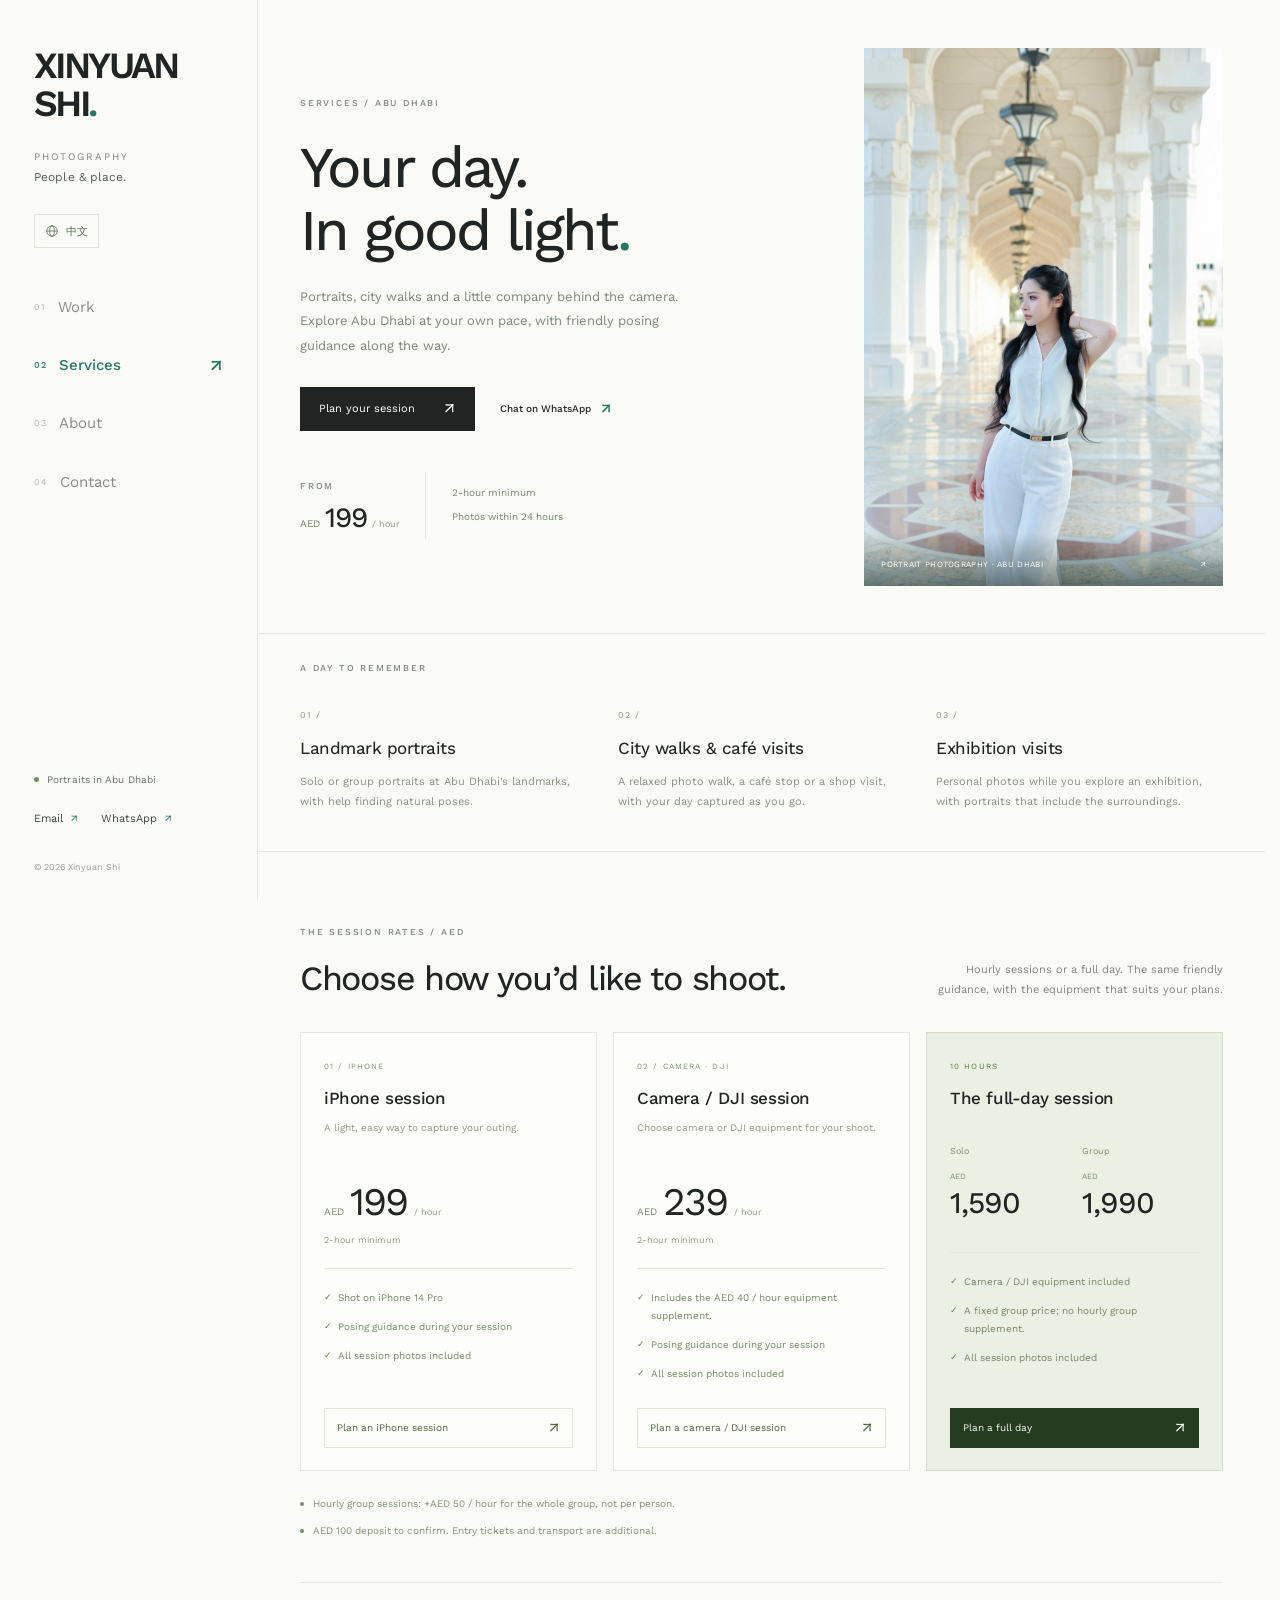
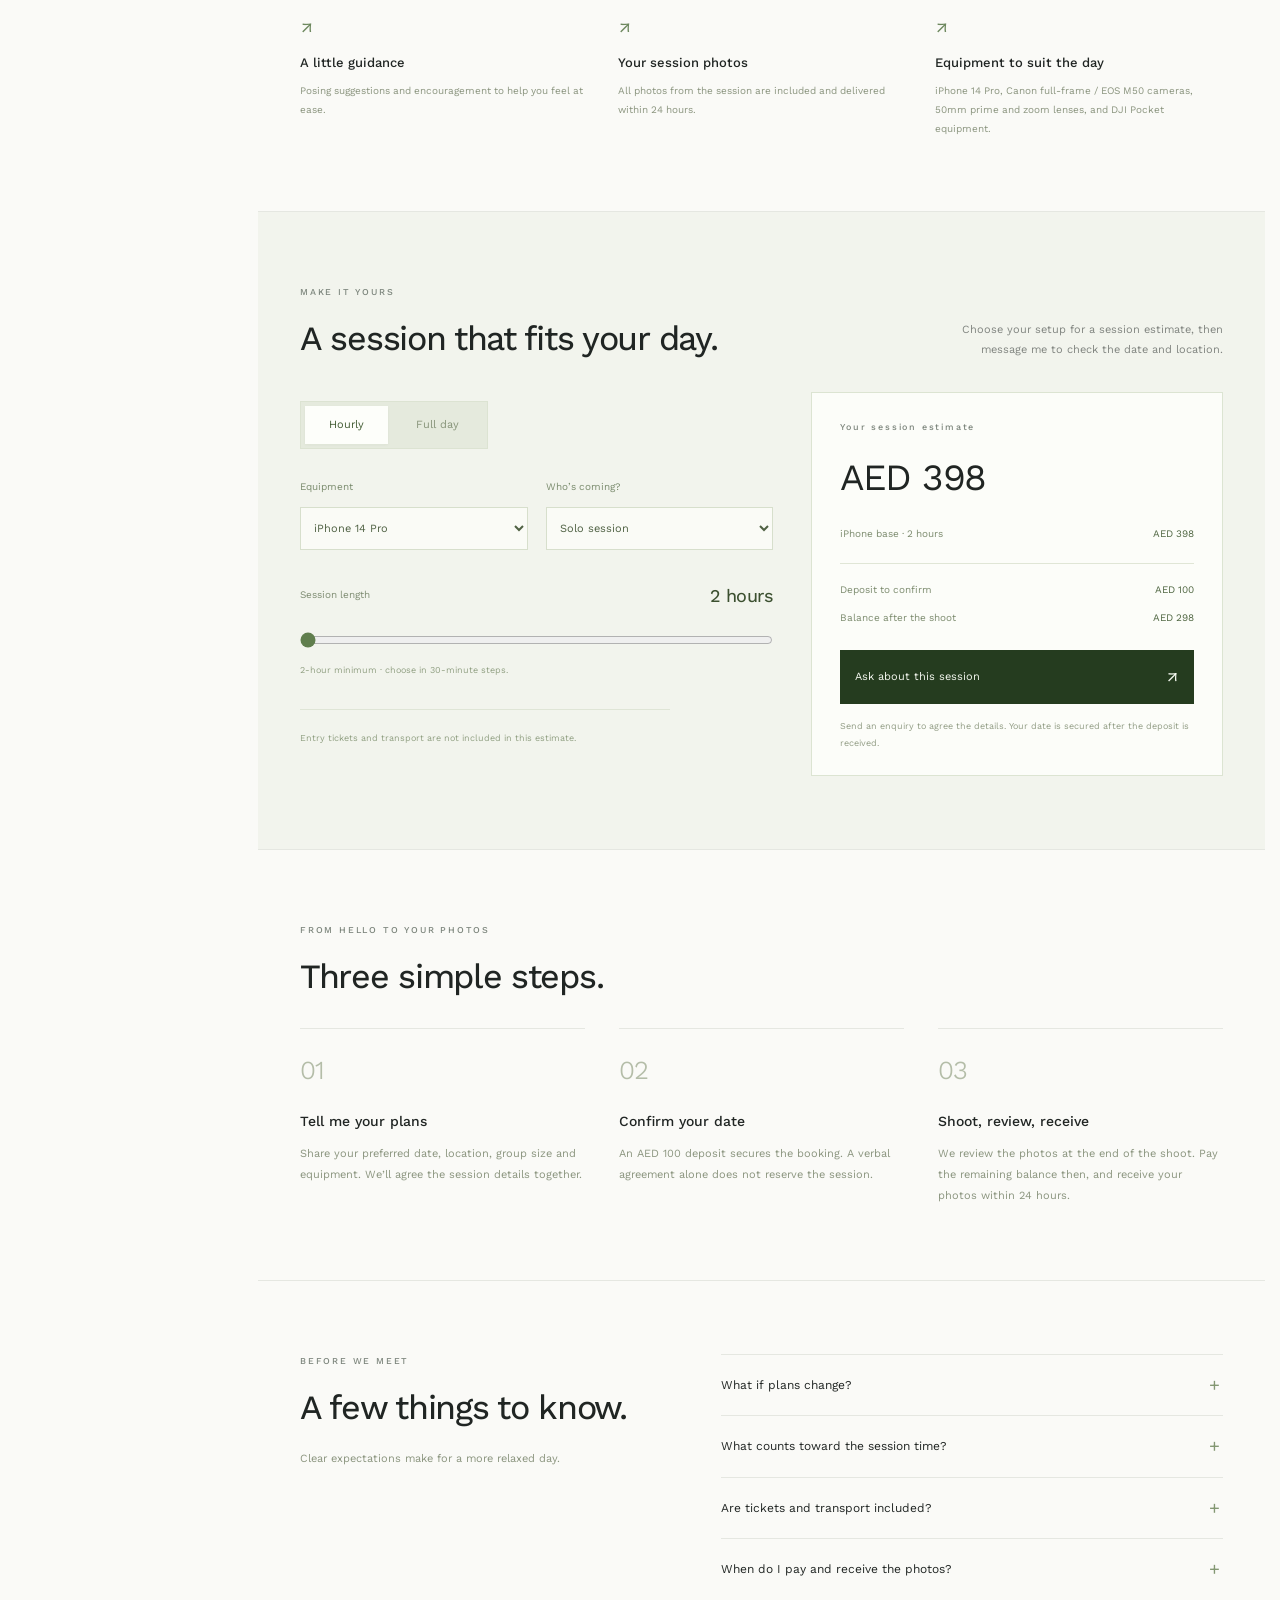
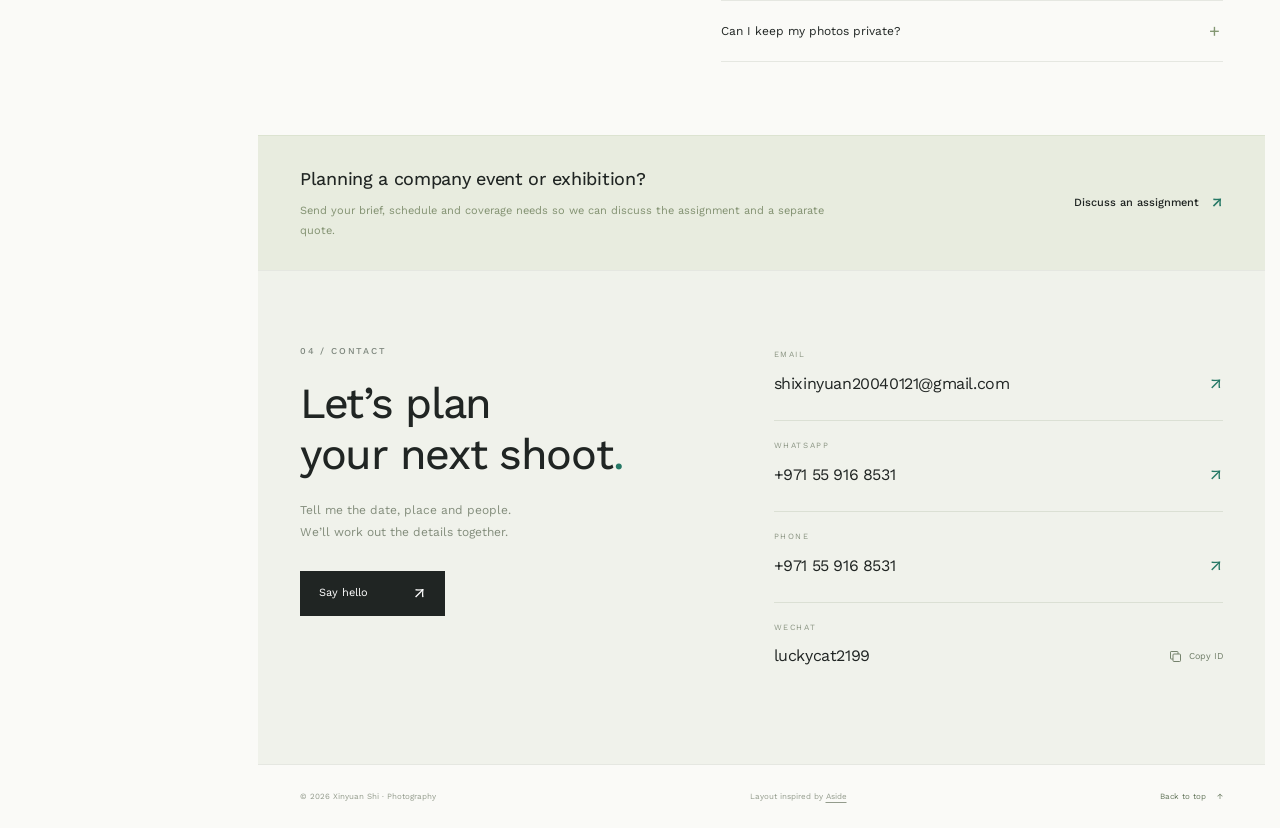
==== commit fc6711f4: "Update portfolio contact number" ====
--- a/services.html
+++ b/services.html
@@ -44,7 +44,7 @@
       <p class="sidebar-location"><span class="small-dot" aria-hidden="true"></span> <span data-i18n="brand.location">Portraits in Abu Dhabi</span></p>
       <div class="sidebar-contact">
         <a href="mailto:shixinyuan20040121@gmail.com"><span data-i18n="contact.emailShort">Email</span> <span aria-hidden="true">↗</span></a>
-        <a href="https://wa.me/971509856429" target="_blank" rel="noopener noreferrer">WhatsApp <span aria-hidden="true">↗</span></a>
+        <a href="https://wa.me/971559168531" target="_blank" rel="noopener noreferrer">WhatsApp <span aria-hidden="true">↗</span></a>
       </div>
       <p class="sidebar-copyright">© <span data-year>2026</span> Xinyuan Shi</p>
     </div>
@@ -56,7 +56,7 @@
         <p class="eyebrow" data-i18n="services.eyebrow">SERVICES / ABU DHABI</p>
         <h1 id="services-title"><span data-i18n="services.titleOne">Your day.</span><br><span data-i18n="services.titleTwo">In good light</span><span class="accent" data-i18n="punctuation.period">.</span></h1>
         <p class="services-intro" data-i18n="services.intro">Portraits, city walks and a little company behind the camera. Explore Abu Dhabi at your own pace, with friendly posing guidance along the way.</p>
-        <div class="services-hero-actions"><a class="contact-cta" href="#plan"><span data-i18n="services.planCta">Plan your session</span><span aria-hidden="true">↗</span></a><a class="text-link" href="https://wa.me/971509856429" target="_blank" rel="noopener noreferrer"><span data-i18n="services.whatsapp">Chat on WhatsApp</span><span aria-hidden="true">↗</span></a></div>
+        <div class="services-hero-actions"><a class="contact-cta" href="#plan"><span data-i18n="services.planCta">Plan your session</span><span aria-hidden="true">↗</span></a><a class="text-link" href="https://wa.me/971559168531" target="_blank" rel="noopener noreferrer"><span data-i18n="services.whatsapp">Chat on WhatsApp</span><span aria-hidden="true">↗</span></a></div>
         <div class="services-hero-facts"><div><span class="eyebrow" data-i18n="services.from">FROM</span><p><span class="fact-currency">AED</span> <b data-price="phone">199</b> <small data-i18n="services.perHour">/ hour</small></p></div><div><span data-i18n="services.hourMinimum">2-hour minimum</span><span data-i18n="services.deliveryShort">Photos within 24 hours</span></div></div>
       </div>
       <figure class="services-hero-image"><img src="portfolio-assets/work/display/032.jpg" width="1333" height="2000" alt="Portrait in the colonnade at the Grand Mosque" data-i18n-alt="services.imageAlt" fetchpriority="high" decoding="async"><figcaption><span data-i18n="services.sample">PORTRAIT PHOTOGRAPHY · ABU DHABI</span><span aria-hidden="true">↗</span></figcaption></figure>
@@ -91,7 +91,7 @@
           <div class="session-duration"><div><label for="session-hours" data-i18n="plan.durationLabel">Session length</label><output id="session-hours-label" for="session-hours">2 hours</output></div><input id="session-hours" type="range" min="2" max="10" step="0.5" value="2" aria-describedby="session-duration-note"><p id="session-duration-note" data-i18n="plan.minimum">2-hour minimum · choose in 30-minute steps.</p></div>
           <p class="session-expenses" data-i18n="plan.expenses">Entry tickets and transport are not included in this estimate.</p>
         </div>
-        <div class="session-quote"><p class="eyebrow" data-i18n="plan.quoteTitle">Your session estimate</p><output id="quote-total" class="quote-total" aria-live="polite">AED 398</output><dl class="quote-breakdown"><div><dt id="quote-base-label">iPhone base · 2 hours</dt><dd id="quote-base">AED 398</dd></div><div id="quote-equipment-row" hidden><dt data-i18n="plan.equipmentLine">Camera / DJI supplement</dt><dd id="quote-equipment">AED 0</dd></div><div id="quote-group-row" hidden><dt data-i18n="plan.groupLine">Whole-group supplement</dt><dd id="quote-group">AED 0</dd></div><div class="quote-payment"><dt data-i18n="plan.deposit">Deposit to confirm</dt><dd id="quote-deposit">AED 100</dd></div><div><dt data-i18n="plan.balance">Balance after the shoot</dt><dd id="quote-balance">AED 298</dd></div></dl><a class="quote-enquiry" id="quote-enquiry" href="https://wa.me/971509856429" target="_blank" rel="noopener noreferrer"><span data-i18n="plan.enquire">Ask about this session</span><span aria-hidden="true">↗</span></a><p class="quote-booking-note" data-i18n="plan.noBooking">Send an enquiry to agree the details. Your date is secured after the deposit is received.</p></div>
+        <div class="session-quote"><p class="eyebrow" data-i18n="plan.quoteTitle">Your session estimate</p><output id="quote-total" class="quote-total" aria-live="polite">AED 398</output><dl class="quote-breakdown"><div><dt id="quote-base-label">iPhone base · 2 hours</dt><dd id="quote-base">AED 398</dd></div><div id="quote-equipment-row" hidden><dt data-i18n="plan.equipmentLine">Camera / DJI supplement</dt><dd id="quote-equipment">AED 0</dd></div><div id="quote-group-row" hidden><dt data-i18n="plan.groupLine">Whole-group supplement</dt><dd id="quote-group">AED 0</dd></div><div class="quote-payment"><dt data-i18n="plan.deposit">Deposit to confirm</dt><dd id="quote-deposit">AED 100</dd></div><div><dt data-i18n="plan.balance">Balance after the shoot</dt><dd id="quote-balance">AED 298</dd></div></dl><a class="quote-enquiry" id="quote-enquiry" href="https://wa.me/971559168531" target="_blank" rel="noopener noreferrer"><span data-i18n="plan.enquire">Ask about this session</span><span aria-hidden="true">↗</span></a><p class="quote-booking-note" data-i18n="plan.noBooking">Send an enquiry to agree the details. Your date is secured after the deposit is received.</p></div>
       </div>
       <noscript><p>Contact me on WhatsApp for a quote. The rates and booking information are available on this page.<br><span lang="zh-CN">欢迎通过 WhatsApp 与我联系，咨询拍摄安排。本页也可直接查看价格与预约说明。</span></p></noscript>
     </section>
@@ -106,8 +106,8 @@
       <div class="contact-intro"><p class="eyebrow" data-i18n="contact.eyebrow">04 / CONTACT</p><h2 id="contact-title"><span data-i18n="services.contactTitleOne">Let’s plan</span><br><span data-i18n="services.contactTitleTwo">your next shoot</span><span class="accent" data-i18n="punctuation.period">.</span></h2><p><span data-i18n="services.contactCopyOne">Tell me the date, place and people.</span><br><span data-i18n="services.contactCopyTwo">We’ll work out the details together.</span></p><a class="contact-cta" href="mailto:shixinyuan20040121@gmail.com"><span data-i18n="contact.hello">Say hello</span> <span aria-hidden="true">↗</span></a></div>
       <div class="contact-list">
         <div class="contact-row"><span class="contact-label" data-i18n="contact.email">EMAIL</span><a class="contact-value email-value" href="mailto:shixinyuan20040121@gmail.com">shixinyuan20040121@gmail.com <span aria-hidden="true">↗</span></a></div>
-        <div class="contact-row"><span class="contact-label">WHATSAPP</span><a class="contact-value" href="https://wa.me/971509856429" target="_blank" rel="noopener noreferrer">+971 50 985 6429 <span aria-hidden="true">↗</span></a></div>
-        <div class="contact-row"><span class="contact-label" data-i18n="contact.phone">PHONE</span><a class="contact-value" href="tel:+971509856429">+971 50 985 6429 <span aria-hidden="true">↗</span></a></div>
+        <div class="contact-row"><span class="contact-label">WHATSAPP</span><a class="contact-value" href="https://wa.me/971559168531" target="_blank" rel="noopener noreferrer">+971 55 916 8531 <span aria-hidden="true">↗</span></a></div>
+        <div class="contact-row"><span class="contact-label" data-i18n="contact.phone">PHONE</span><a class="contact-value" href="tel:+971559168531">+971 55 916 8531 <span aria-hidden="true">↗</span></a></div>
         <div class="contact-row"><span class="contact-label" data-i18n="contact.wechat">WECHAT</span><div class="wechat-line"><span class="contact-value" id="wechat-id">luckycat2199</span><button class="copy-button" type="button" data-copy="luckycat2199" aria-label="Copy WeChat ID luckycat2199" data-i18n-aria-label="contact.copyLabel"><svg viewBox="0 0 24 24" fill="none" stroke="currentColor" stroke-width="1.5" aria-hidden="true"><rect x="8" y="8" width="12" height="12" rx="1.5"/><path d="M16 8V5a1 1 0 0 0-1-1H5a1 1 0 0 0-1 1v10a1 1 0 0 0 1 1h3"/></svg><span data-i18n="contact.copy">Copy ID</span></button></div></div>
       </div>
     </section>
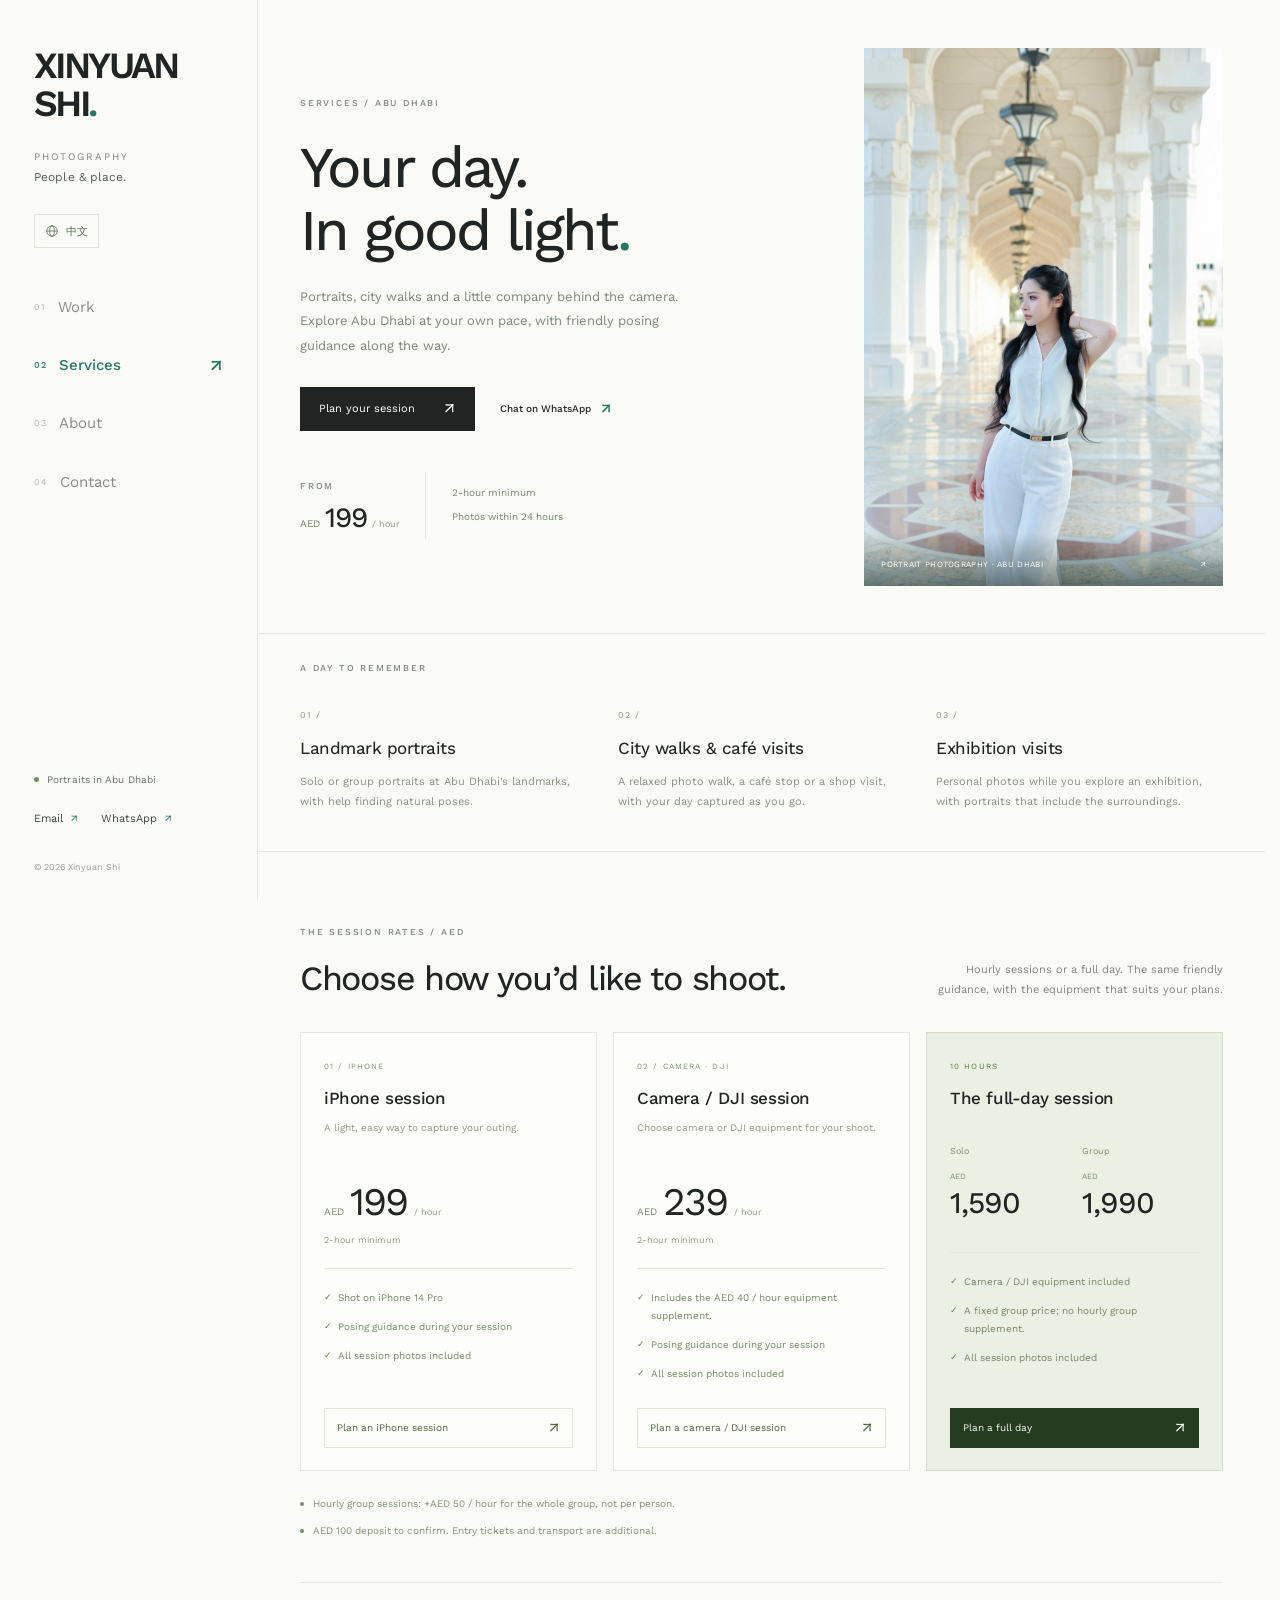
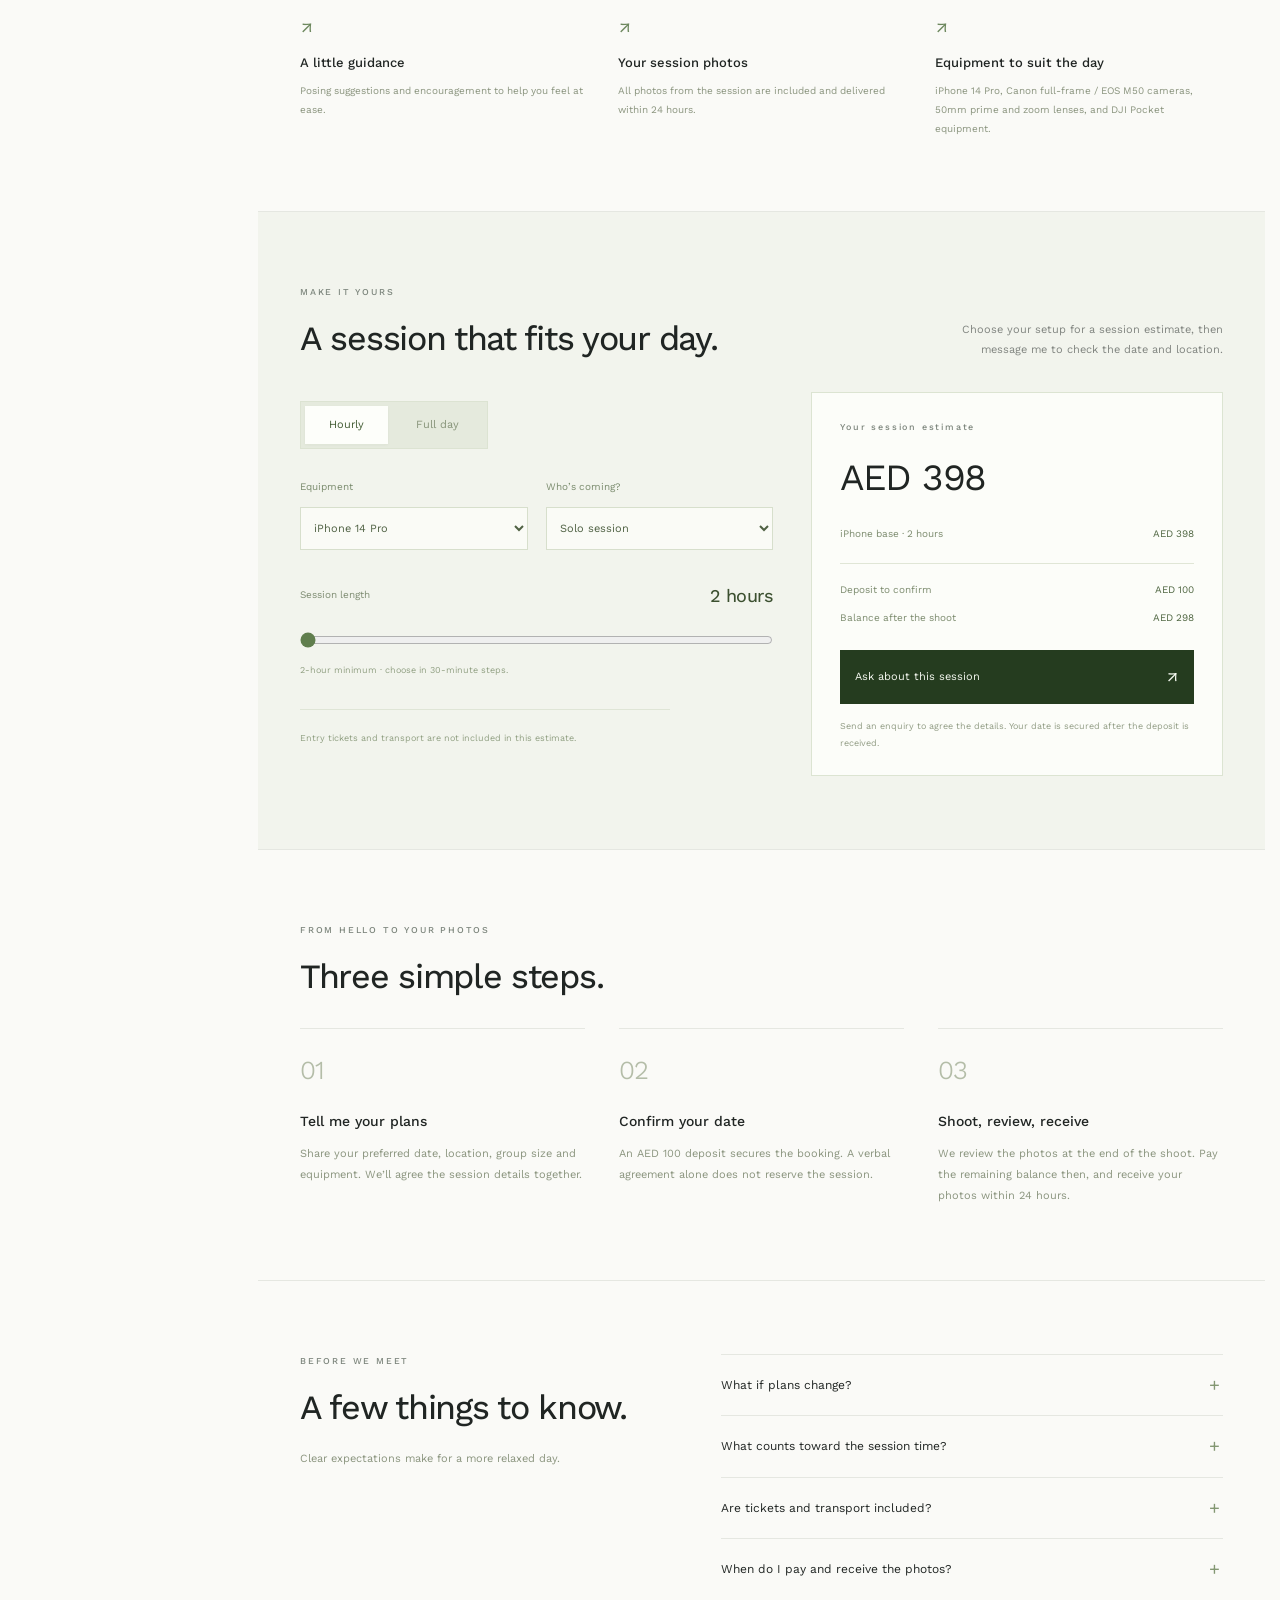
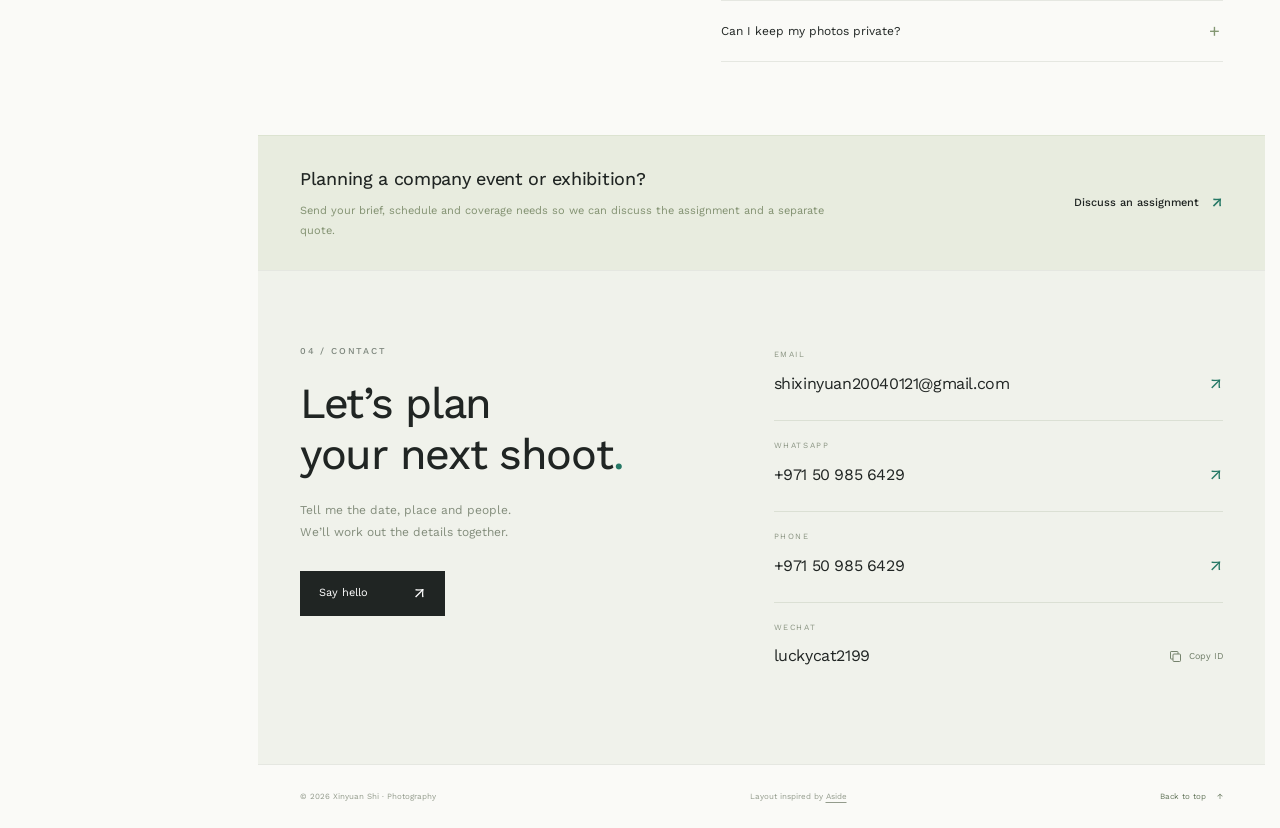
==== commit 6c150748: "Update contact number across portfolio" ====
--- a/services.html
+++ b/services.html
@@ -44,7 +44,7 @@
       <p class="sidebar-location"><span class="small-dot" aria-hidden="true"></span> <span data-i18n="brand.location">Portraits in Abu Dhabi</span></p>
       <div class="sidebar-contact">
         <a href="mailto:shixinyuan20040121@gmail.com"><span data-i18n="contact.emailShort">Email</span> <span aria-hidden="true">↗</span></a>
-        <a href="https://wa.me/971559168531" target="_blank" rel="noopener noreferrer">WhatsApp <span aria-hidden="true">↗</span></a>
+        <a href="https://wa.me/971509856429" target="_blank" rel="noopener noreferrer">WhatsApp <span aria-hidden="true">↗</span></a>
       </div>
       <p class="sidebar-copyright">© <span data-year>2026</span> Xinyuan Shi</p>
     </div>
@@ -56,7 +56,7 @@
         <p class="eyebrow" data-i18n="services.eyebrow">SERVICES / ABU DHABI</p>
         <h1 id="services-title"><span data-i18n="services.titleOne">Your day.</span><br><span data-i18n="services.titleTwo">In good light</span><span class="accent" data-i18n="punctuation.period">.</span></h1>
         <p class="services-intro" data-i18n="services.intro">Portraits, city walks and a little company behind the camera. Explore Abu Dhabi at your own pace, with friendly posing guidance along the way.</p>
-        <div class="services-hero-actions"><a class="contact-cta" href="#plan"><span data-i18n="services.planCta">Plan your session</span><span aria-hidden="true">↗</span></a><a class="text-link" href="https://wa.me/971559168531" target="_blank" rel="noopener noreferrer"><span data-i18n="services.whatsapp">Chat on WhatsApp</span><span aria-hidden="true">↗</span></a></div>
+        <div class="services-hero-actions"><a class="contact-cta" href="#plan"><span data-i18n="services.planCta">Plan your session</span><span aria-hidden="true">↗</span></a><a class="text-link" href="https://wa.me/971509856429" target="_blank" rel="noopener noreferrer"><span data-i18n="services.whatsapp">Chat on WhatsApp</span><span aria-hidden="true">↗</span></a></div>
         <div class="services-hero-facts"><div><span class="eyebrow" data-i18n="services.from">FROM</span><p><span class="fact-currency">AED</span> <b data-price="phone">199</b> <small data-i18n="services.perHour">/ hour</small></p></div><div><span data-i18n="services.hourMinimum">2-hour minimum</span><span data-i18n="services.deliveryShort">Photos within 24 hours</span></div></div>
       </div>
       <figure class="services-hero-image"><img src="portfolio-assets/work/display/032.jpg" width="1333" height="2000" alt="Portrait in the colonnade at the Grand Mosque" data-i18n-alt="services.imageAlt" fetchpriority="high" decoding="async"><figcaption><span data-i18n="services.sample">PORTRAIT PHOTOGRAPHY · ABU DHABI</span><span aria-hidden="true">↗</span></figcaption></figure>
@@ -91,7 +91,7 @@
           <div class="session-duration"><div><label for="session-hours" data-i18n="plan.durationLabel">Session length</label><output id="session-hours-label" for="session-hours">2 hours</output></div><input id="session-hours" type="range" min="2" max="10" step="0.5" value="2" aria-describedby="session-duration-note"><p id="session-duration-note" data-i18n="plan.minimum">2-hour minimum · choose in 30-minute steps.</p></div>
           <p class="session-expenses" data-i18n="plan.expenses">Entry tickets and transport are not included in this estimate.</p>
         </div>
-        <div class="session-quote"><p class="eyebrow" data-i18n="plan.quoteTitle">Your session estimate</p><output id="quote-total" class="quote-total" aria-live="polite">AED 398</output><dl class="quote-breakdown"><div><dt id="quote-base-label">iPhone base · 2 hours</dt><dd id="quote-base">AED 398</dd></div><div id="quote-equipment-row" hidden><dt data-i18n="plan.equipmentLine">Camera / DJI supplement</dt><dd id="quote-equipment">AED 0</dd></div><div id="quote-group-row" hidden><dt data-i18n="plan.groupLine">Whole-group supplement</dt><dd id="quote-group">AED 0</dd></div><div class="quote-payment"><dt data-i18n="plan.deposit">Deposit to confirm</dt><dd id="quote-deposit">AED 100</dd></div><div><dt data-i18n="plan.balance">Balance after the shoot</dt><dd id="quote-balance">AED 298</dd></div></dl><a class="quote-enquiry" id="quote-enquiry" href="https://wa.me/971559168531" target="_blank" rel="noopener noreferrer"><span data-i18n="plan.enquire">Ask about this session</span><span aria-hidden="true">↗</span></a><p class="quote-booking-note" data-i18n="plan.noBooking">Send an enquiry to agree the details. Your date is secured after the deposit is received.</p></div>
+        <div class="session-quote"><p class="eyebrow" data-i18n="plan.quoteTitle">Your session estimate</p><output id="quote-total" class="quote-total" aria-live="polite">AED 398</output><dl class="quote-breakdown"><div><dt id="quote-base-label">iPhone base · 2 hours</dt><dd id="quote-base">AED 398</dd></div><div id="quote-equipment-row" hidden><dt data-i18n="plan.equipmentLine">Camera / DJI supplement</dt><dd id="quote-equipment">AED 0</dd></div><div id="quote-group-row" hidden><dt data-i18n="plan.groupLine">Whole-group supplement</dt><dd id="quote-group">AED 0</dd></div><div class="quote-payment"><dt data-i18n="plan.deposit">Deposit to confirm</dt><dd id="quote-deposit">AED 100</dd></div><div><dt data-i18n="plan.balance">Balance after the shoot</dt><dd id="quote-balance">AED 298</dd></div></dl><a class="quote-enquiry" id="quote-enquiry" href="https://wa.me/971509856429" target="_blank" rel="noopener noreferrer"><span data-i18n="plan.enquire">Ask about this session</span><span aria-hidden="true">↗</span></a><p class="quote-booking-note" data-i18n="plan.noBooking">Send an enquiry to agree the details. Your date is secured after the deposit is received.</p></div>
       </div>
       <noscript><p>Contact me on WhatsApp for a quote. The rates and booking information are available on this page.<br><span lang="zh-CN">欢迎通过 WhatsApp 与我联系，咨询拍摄安排。本页也可直接查看价格与预约说明。</span></p></noscript>
     </section>
@@ -106,8 +106,8 @@
       <div class="contact-intro"><p class="eyebrow" data-i18n="contact.eyebrow">04 / CONTACT</p><h2 id="contact-title"><span data-i18n="services.contactTitleOne">Let’s plan</span><br><span data-i18n="services.contactTitleTwo">your next shoot</span><span class="accent" data-i18n="punctuation.period">.</span></h2><p><span data-i18n="services.contactCopyOne">Tell me the date, place and people.</span><br><span data-i18n="services.contactCopyTwo">We’ll work out the details together.</span></p><a class="contact-cta" href="mailto:shixinyuan20040121@gmail.com"><span data-i18n="contact.hello">Say hello</span> <span aria-hidden="true">↗</span></a></div>
       <div class="contact-list">
         <div class="contact-row"><span class="contact-label" data-i18n="contact.email">EMAIL</span><a class="contact-value email-value" href="mailto:shixinyuan20040121@gmail.com">shixinyuan20040121@gmail.com <span aria-hidden="true">↗</span></a></div>
-        <div class="contact-row"><span class="contact-label">WHATSAPP</span><a class="contact-value" href="https://wa.me/971559168531" target="_blank" rel="noopener noreferrer">+971 55 916 8531 <span aria-hidden="true">↗</span></a></div>
-        <div class="contact-row"><span class="contact-label" data-i18n="contact.phone">PHONE</span><a class="contact-value" href="tel:+971559168531">+971 55 916 8531 <span aria-hidden="true">↗</span></a></div>
+        <div class="contact-row"><span class="contact-label">WHATSAPP</span><a class="contact-value" href="https://wa.me/971509856429" target="_blank" rel="noopener noreferrer">+971 50 985 6429 <span aria-hidden="true">↗</span></a></div>
+        <div class="contact-row"><span class="contact-label" data-i18n="contact.phone">PHONE</span><a class="contact-value" href="tel:+971509856429">+971 50 985 6429 <span aria-hidden="true">↗</span></a></div>
         <div class="contact-row"><span class="contact-label" data-i18n="contact.wechat">WECHAT</span><div class="wechat-line"><span class="contact-value" id="wechat-id">luckycat2199</span><button class="copy-button" type="button" data-copy="luckycat2199" aria-label="Copy WeChat ID luckycat2199" data-i18n-aria-label="contact.copyLabel"><svg viewBox="0 0 24 24" fill="none" stroke="currentColor" stroke-width="1.5" aria-hidden="true"><rect x="8" y="8" width="12" height="12" rx="1.5"/><path d="M16 8V5a1 1 0 0 0-1-1H5a1 1 0 0 0-1 1v10a1 1 0 0 0 1 1h3"/></svg><span data-i18n="contact.copy">Copy ID</span></button></div></div>
       </div>
     </section>
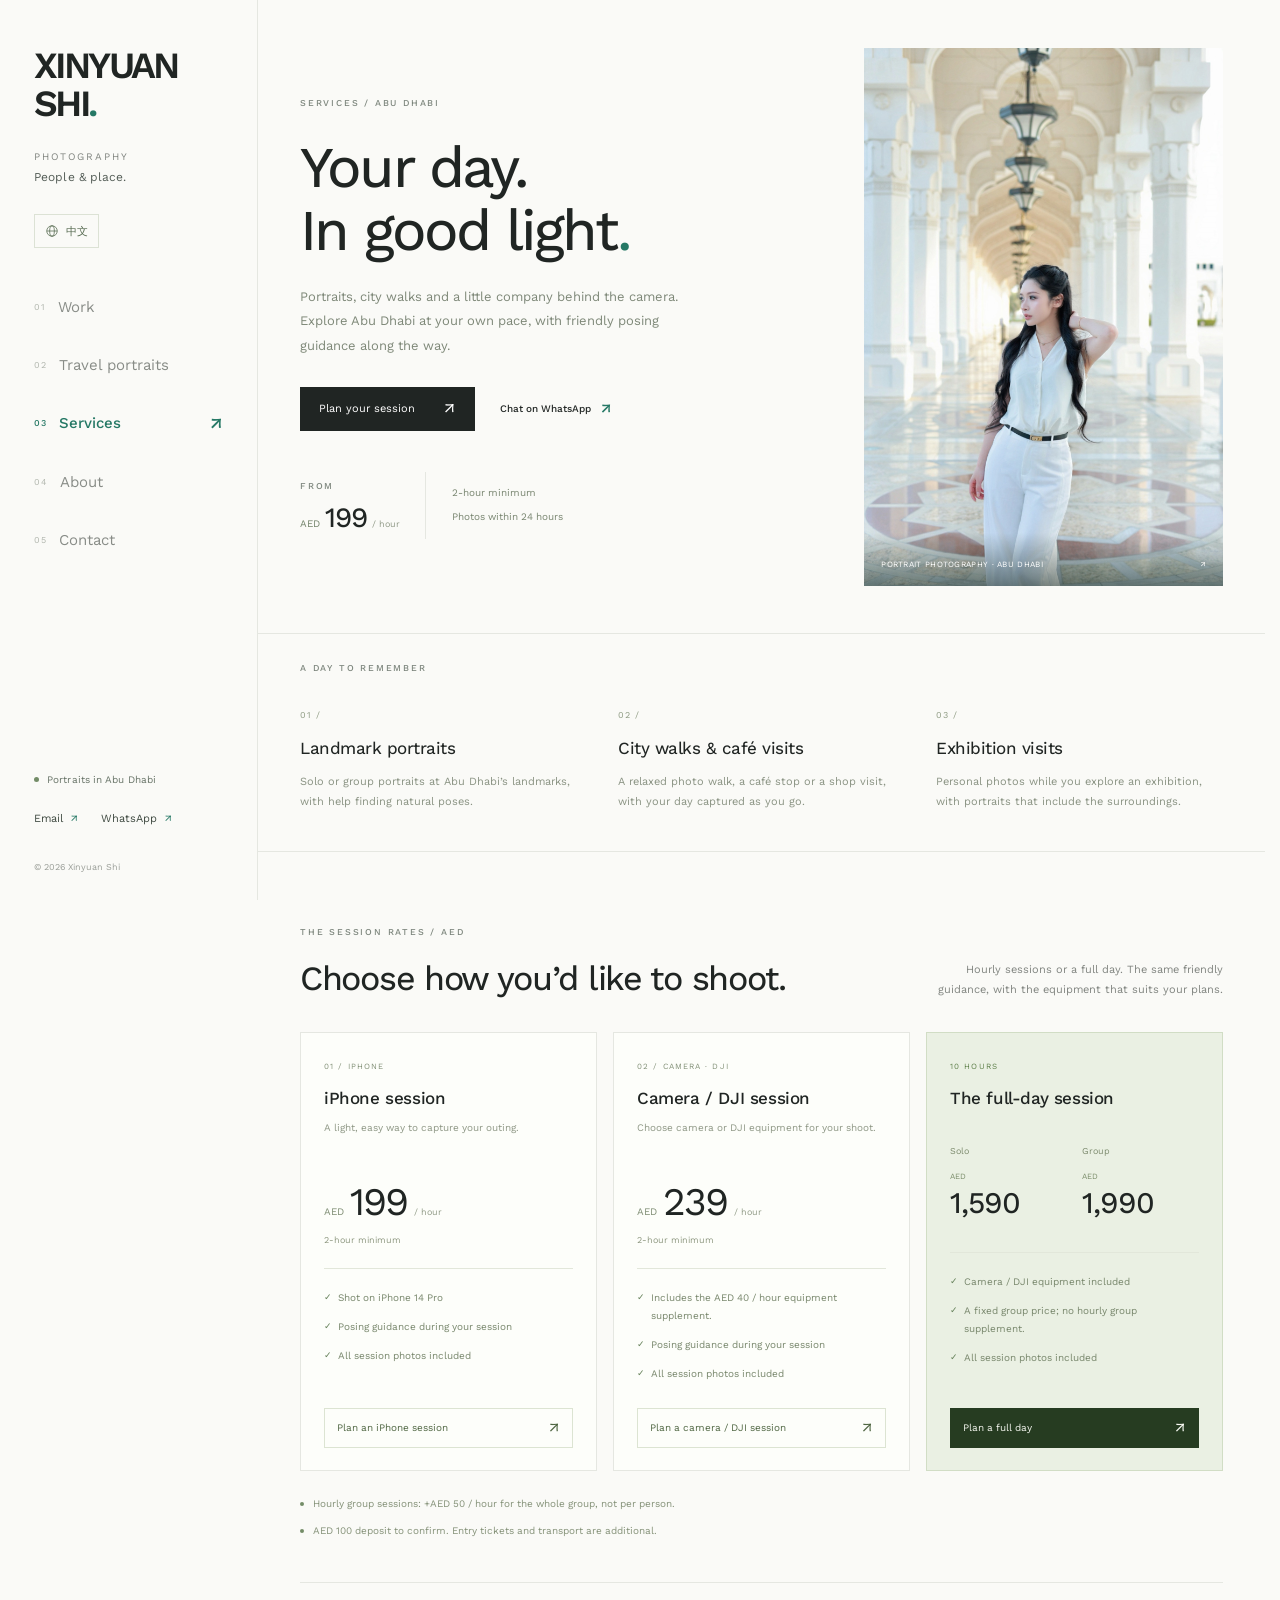
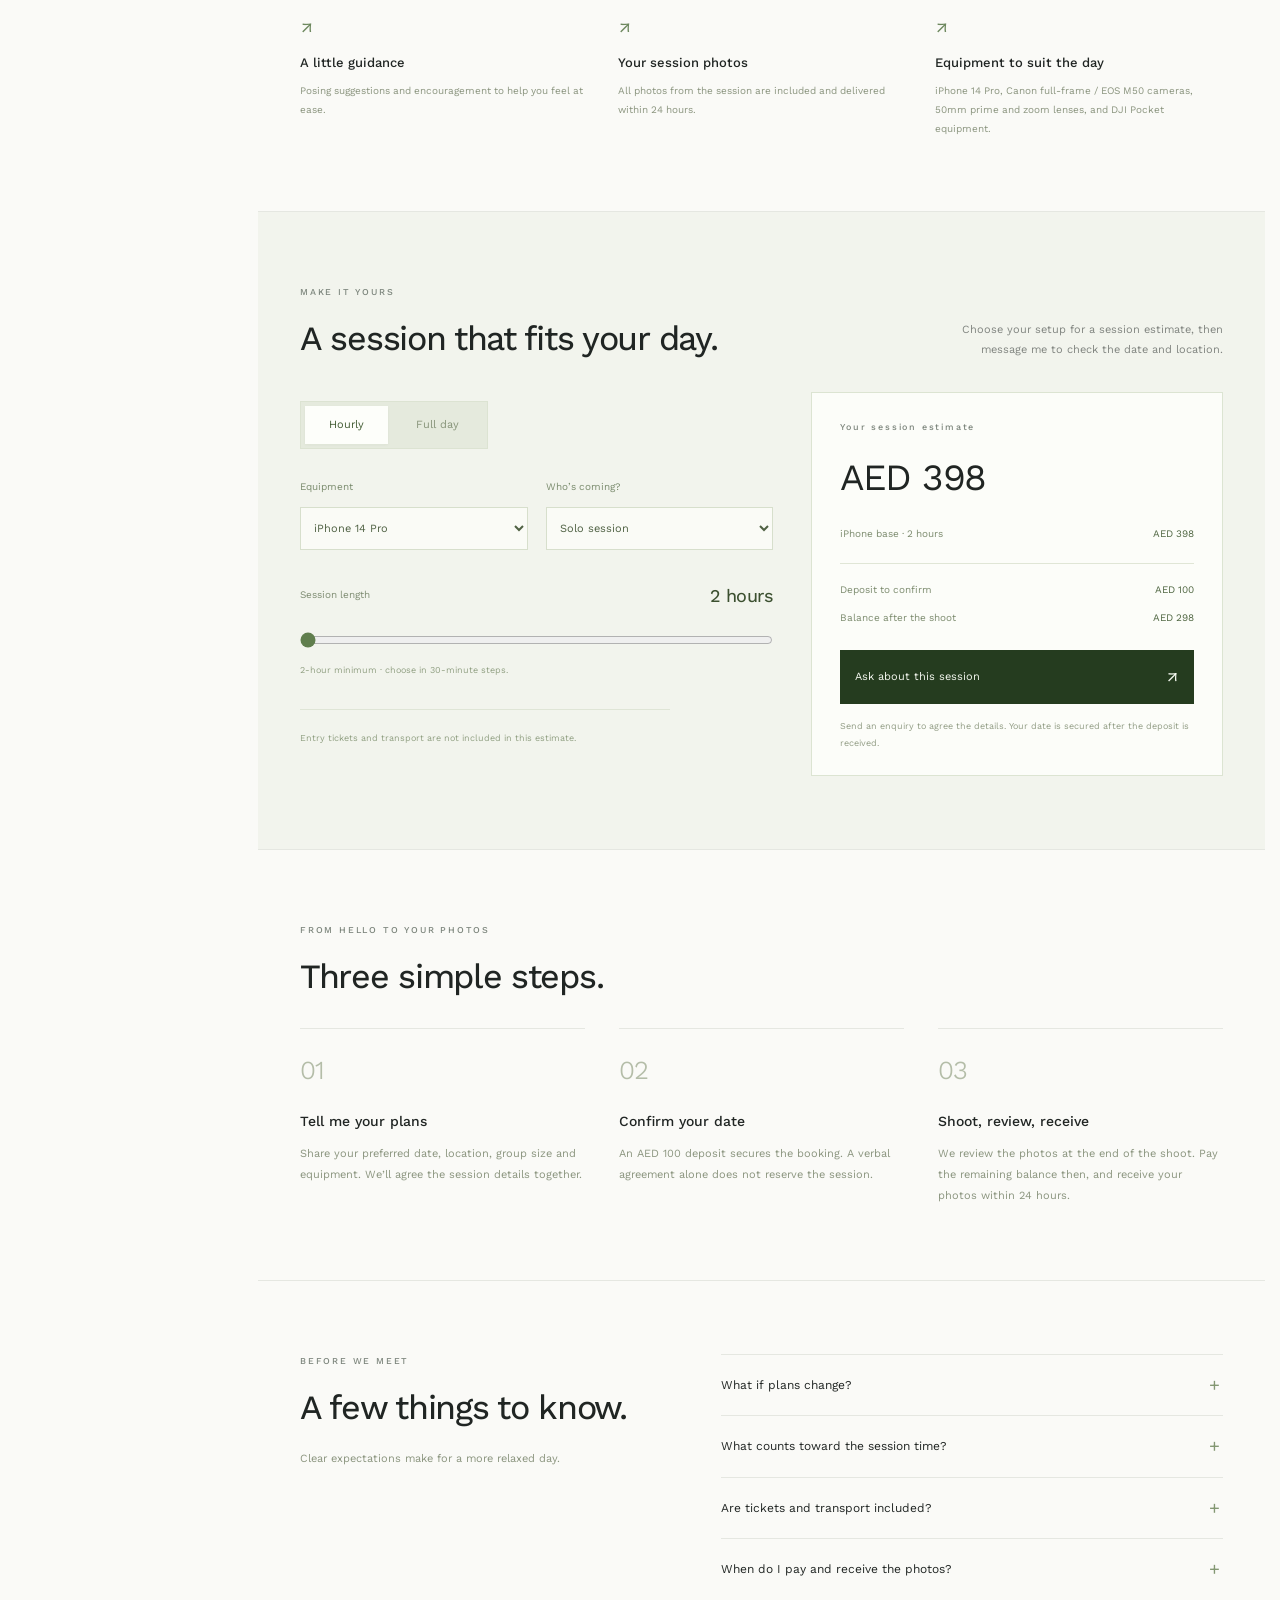
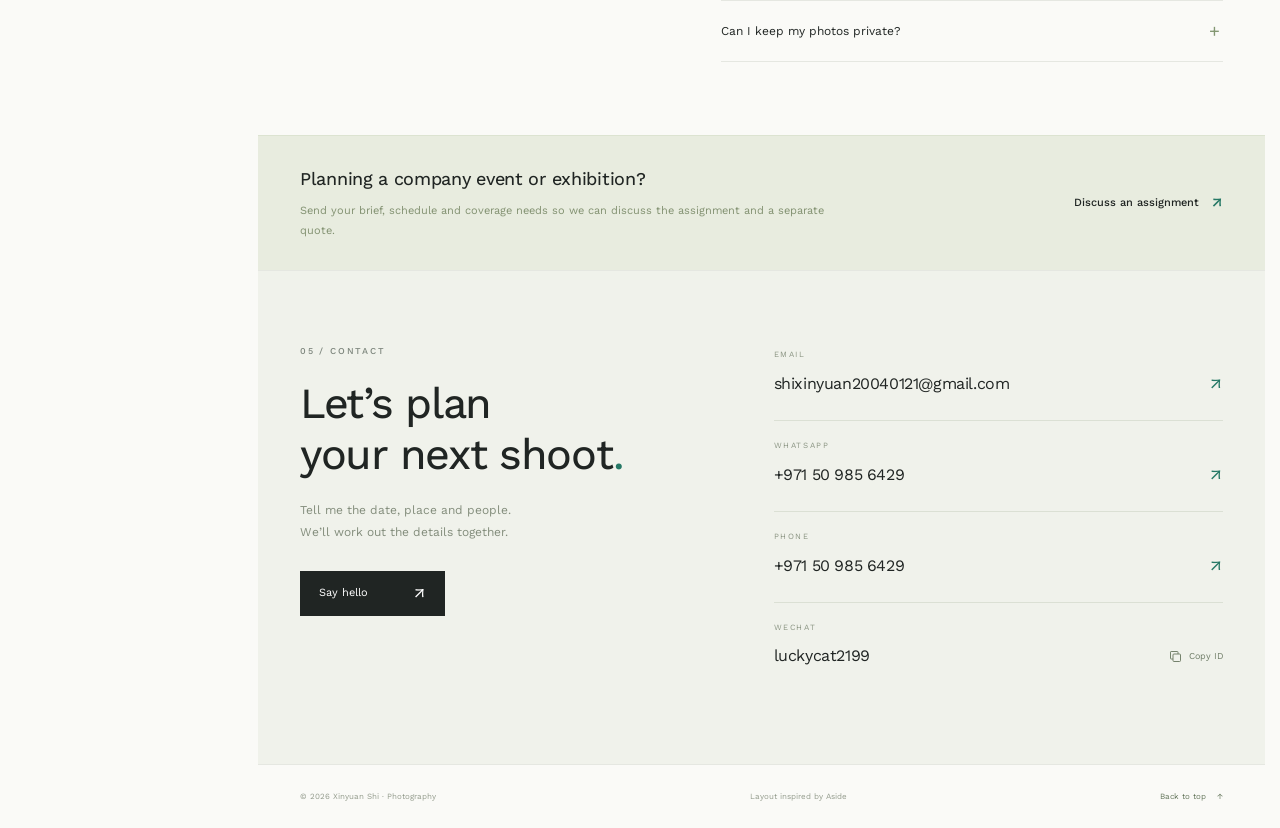
==== commit 3695dc60: "Add bilingual Abu Dhabi travel portrait landing page and view counter" ====
--- a/services.html
+++ b/services.html
@@ -5,6 +5,7 @@
   <meta name="viewport" content="width=device-width, initial-scale=1">
   <meta name="theme-color" content="#fafaf7">
   <meta name="description" content="Abu Dhabi portrait sessions, city walks and photo companionship. Explore hourly and 10-hour day rates, plan a session and get in touch with Xinyuan Shi.">
+  <link rel="canonical" href="https://shi-xinyuan2004.github.io/services.html">
   <title>Services &amp; Rates — Xinyuan Shi Photography</title>
   <link rel="icon" href="portfolio-assets/monogram.svg" type="image/svg+xml">
   <link rel="preload" href="portfolio-assets/work-sans.ttf" as="font" type="font/ttf" crossorigin>
@@ -36,9 +37,10 @@
     <button class="language-toggle desktop-language" type="button" data-language-toggle aria-label="Switch to Chinese" hidden><svg viewBox="0 0 24 24" aria-hidden="true"><circle cx="12" cy="12" r="9"/><ellipse cx="12" cy="12" rx="4" ry="9"/><path d="M3 12h18"/></svg><span data-language-label lang="zh-CN">中文</span></button>
     <nav class="main-nav" aria-label="Portfolio" data-i18n-aria-label="navigation.portfolio">
       <a class="nav-link" href="index.html#work" data-language-link><span class="nav-index">01</span> <span data-i18n="navigation.work">Work</span> <span class="nav-arrow" aria-hidden="true">↗</span></a>
-      <a class="nav-link active" href="services.html" data-language-link aria-current="page"><span class="nav-index">02</span> <span data-i18n="navigation.services">Services</span> <span class="nav-arrow" aria-hidden="true">↗</span></a>
-      <a class="nav-link" href="index.html#about" data-language-link><span class="nav-index">03</span> <span data-i18n="navigation.about">About</span> <span class="nav-arrow" aria-hidden="true">↗</span></a>
-      <a class="nav-link" href="index.html#contact" data-language-link><span class="nav-index">04</span> <span data-i18n="navigation.contact">Contact</span> <span class="nav-arrow" aria-hidden="true">↗</span></a>
+      <a class="nav-link" href="travel-portraits.html" data-language-link><span class="nav-index">02</span> <span data-i18n="navigation.travel">Travel portraits</span> <span class="nav-arrow" aria-hidden="true">↗</span></a>
+      <a class="nav-link active" href="services.html" data-language-link aria-current="page"><span class="nav-index">03</span> <span data-i18n="navigation.services">Services</span> <span class="nav-arrow" aria-hidden="true">↗</span></a>
+      <a class="nav-link" href="index.html#about" data-language-link><span class="nav-index">04</span> <span data-i18n="navigation.about">About</span> <span class="nav-arrow" aria-hidden="true">↗</span></a>
+      <a class="nav-link" href="index.html#contact" data-language-link><span class="nav-index">05</span> <span data-i18n="navigation.contact">Contact</span> <span class="nav-arrow" aria-hidden="true">↗</span></a>
     </nav>
     <div class="sidebar-bottom">
       <p class="sidebar-location"><span class="small-dot" aria-hidden="true"></span> <span data-i18n="brand.location">Portraits in Abu Dhabi</span></p>
@@ -112,7 +114,7 @@
       </div>
     </section>
 
-    <footer class="site-footer section-padding"><span>© <span data-year>2026</span> Xinyuan Shi · <span data-i18n="footer.photography">Photography</span></span><span><span data-i18n="footer.credit">Layout inspired by</span> <a href="https://uicookies.com/downloads/aside-free-html5-bootstrap-4-website-template-photography/" target="_blank" rel="noopener noreferrer">Aside</a></span><a href="#services"><span data-i18n="footer.top">Back to top</span> <span aria-hidden="true">↑</span></a></footer>
+    <footer class="site-footer section-padding"><span>© <span data-year>2026</span> Xinyuan Shi · <span data-i18n="footer.photography">Photography</span></span><span data-visitor-count class="visitor-count" hidden></span><span><span data-i18n="footer.credit">Layout inspired by</span> <a href="https://uicookies.com/downloads/aside-free-html5-bootstrap-4-website-template-photography/" target="_blank" rel="noopener noreferrer">Aside</a></span><a href="#services"><span data-i18n="footer.top">Back to top</span> <span aria-hidden="true">↑</span></a></footer>
   </main>
   <div id="copy-status" class="toast" role="status" aria-live="polite"></div>
 </body>
--- a/portfolio.css
+++ b/portfolio.css
@@ -117,6 +117,8 @@
 .site-footer>span:nth-child(2)>a{text-decoration:underline;text-underline-offset:3px}
 .site-footer>a{color:#64765b}
 .site-footer>a>span[aria-hidden]{margin-left:8px}
+.visitor-count{display:inline-flex;align-items:center;min-height:20px}
+.visitor-count img{display:block;height:20px;width:auto;max-width:none}
 .lightbox{position:fixed;inset:0;width:100%;height:100%;max-width:none;max-height:none;border:0;padding:0;margin:0;background:#131b17;color:#f6f7f1;overflow:hidden}
 .lightbox::backdrop{background:#131b17}
 .lightbox[open]{display:grid;grid-template-rows:75px minmax(0,1fr) 95px}
